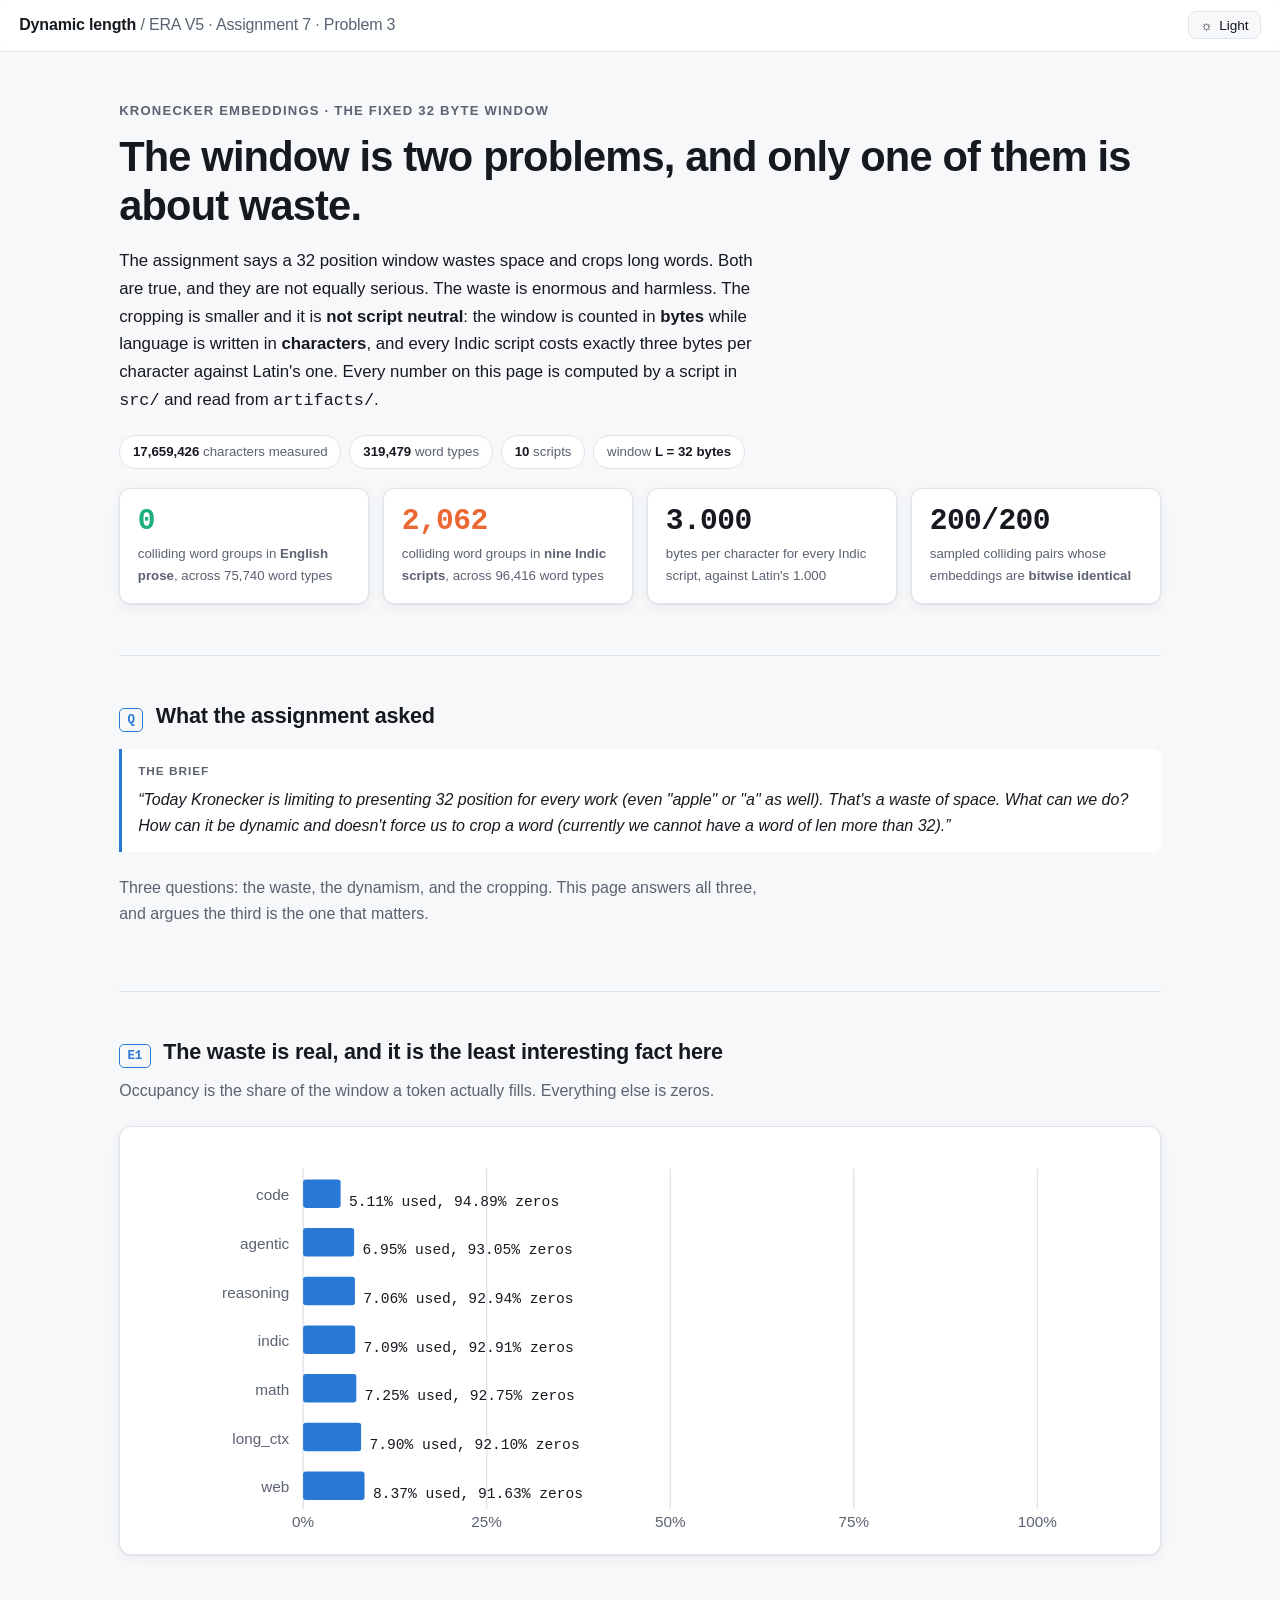
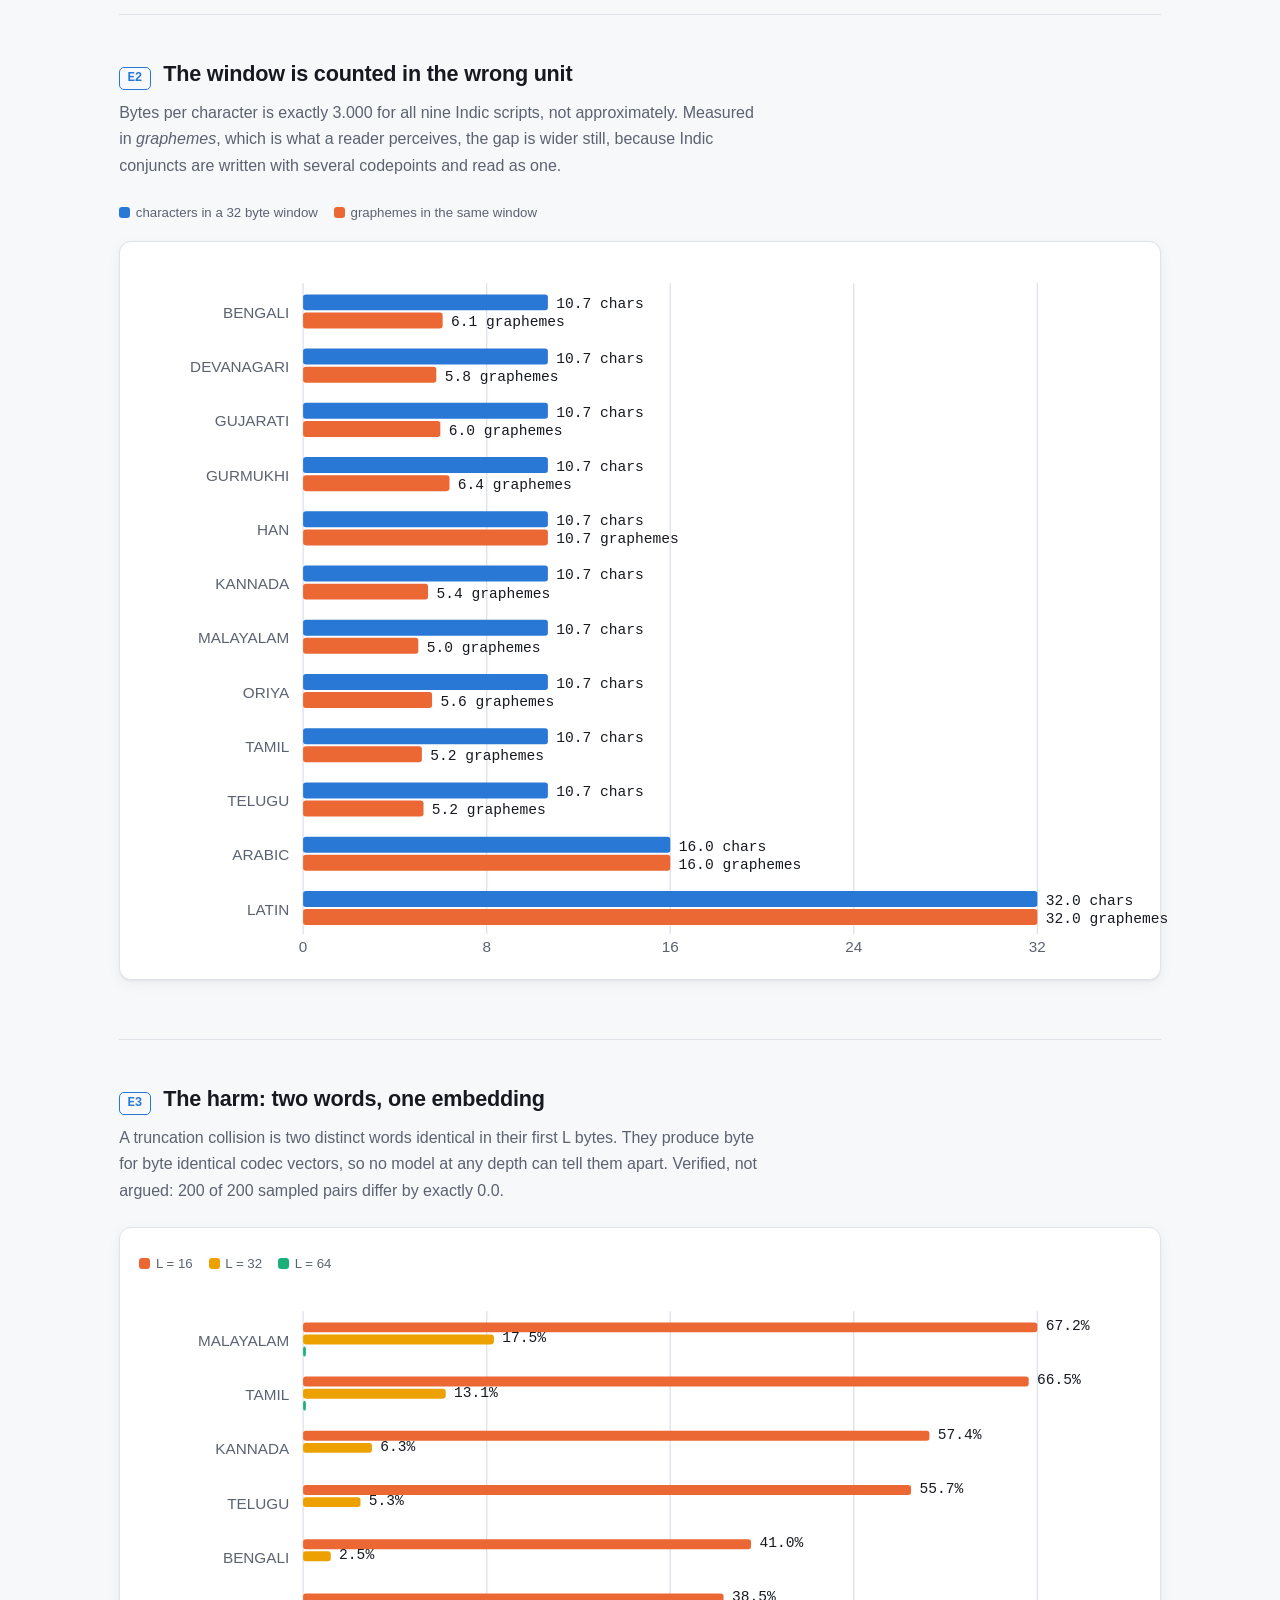
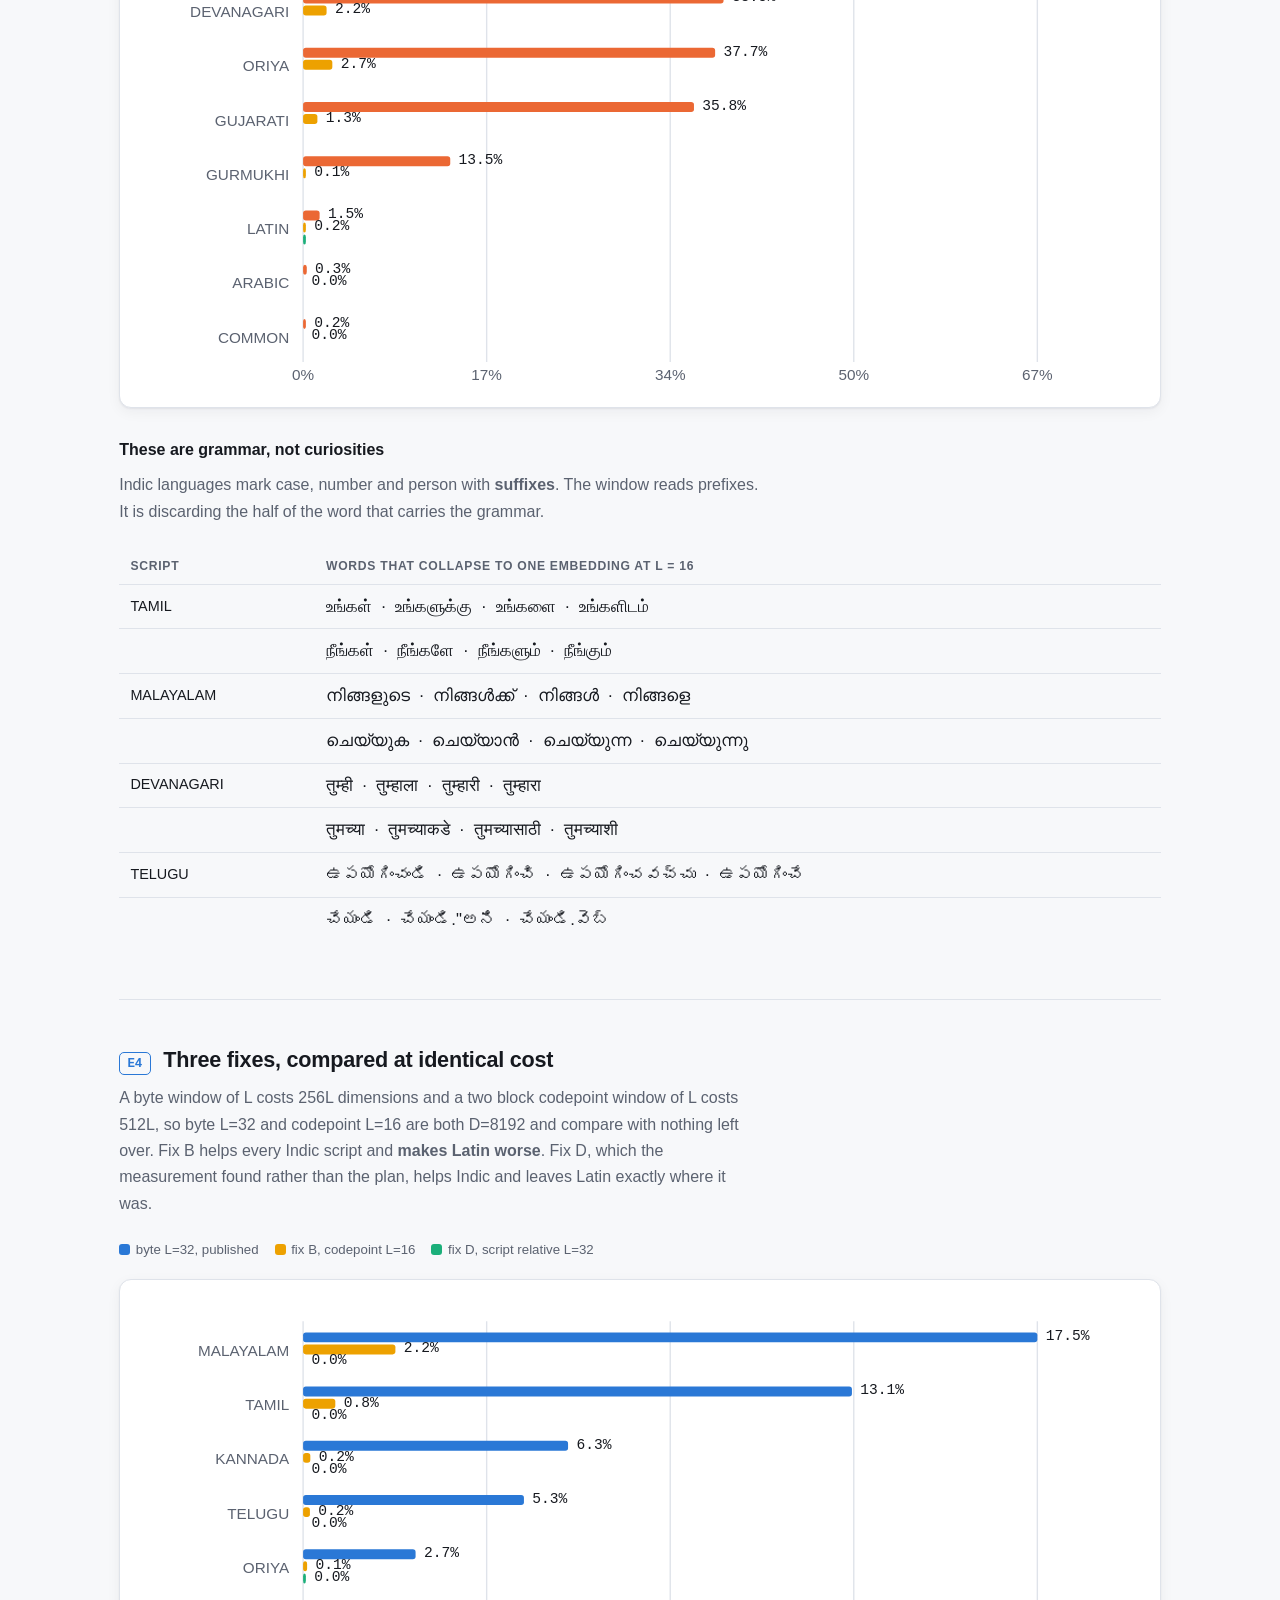
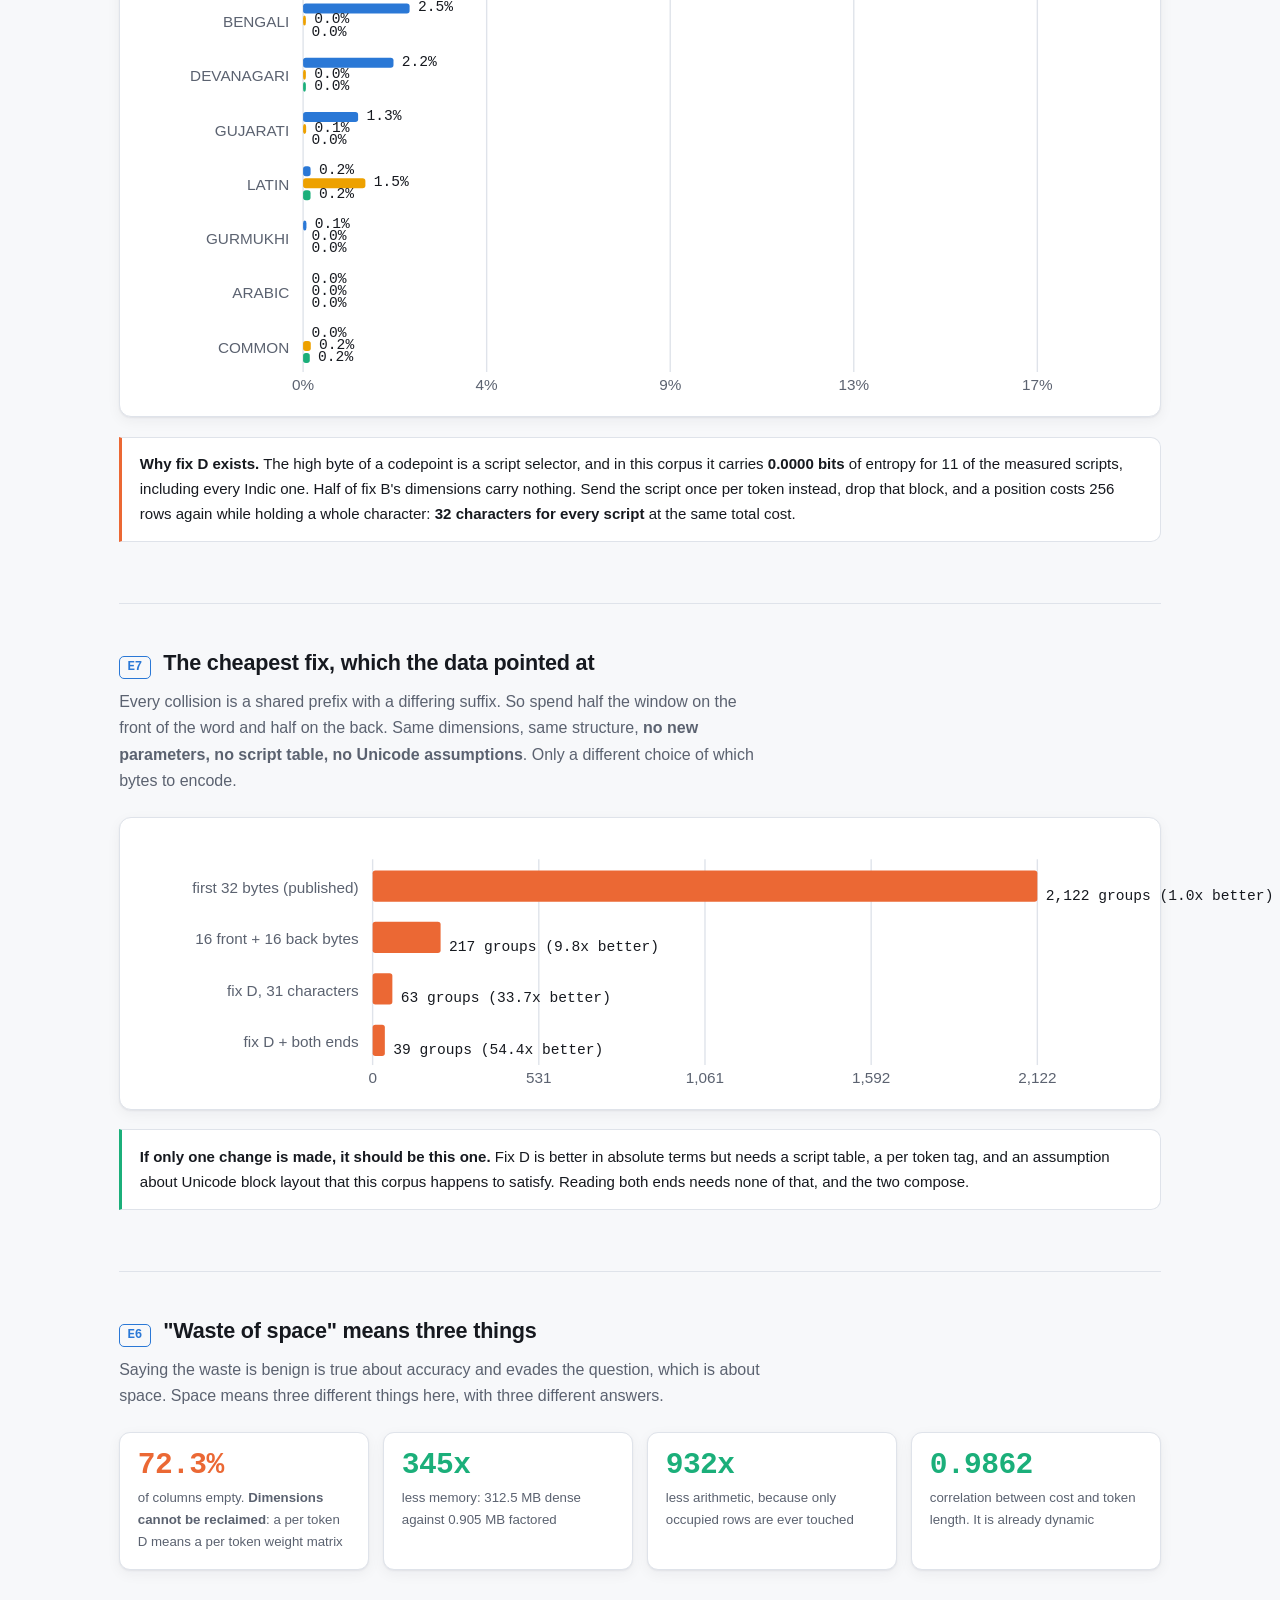
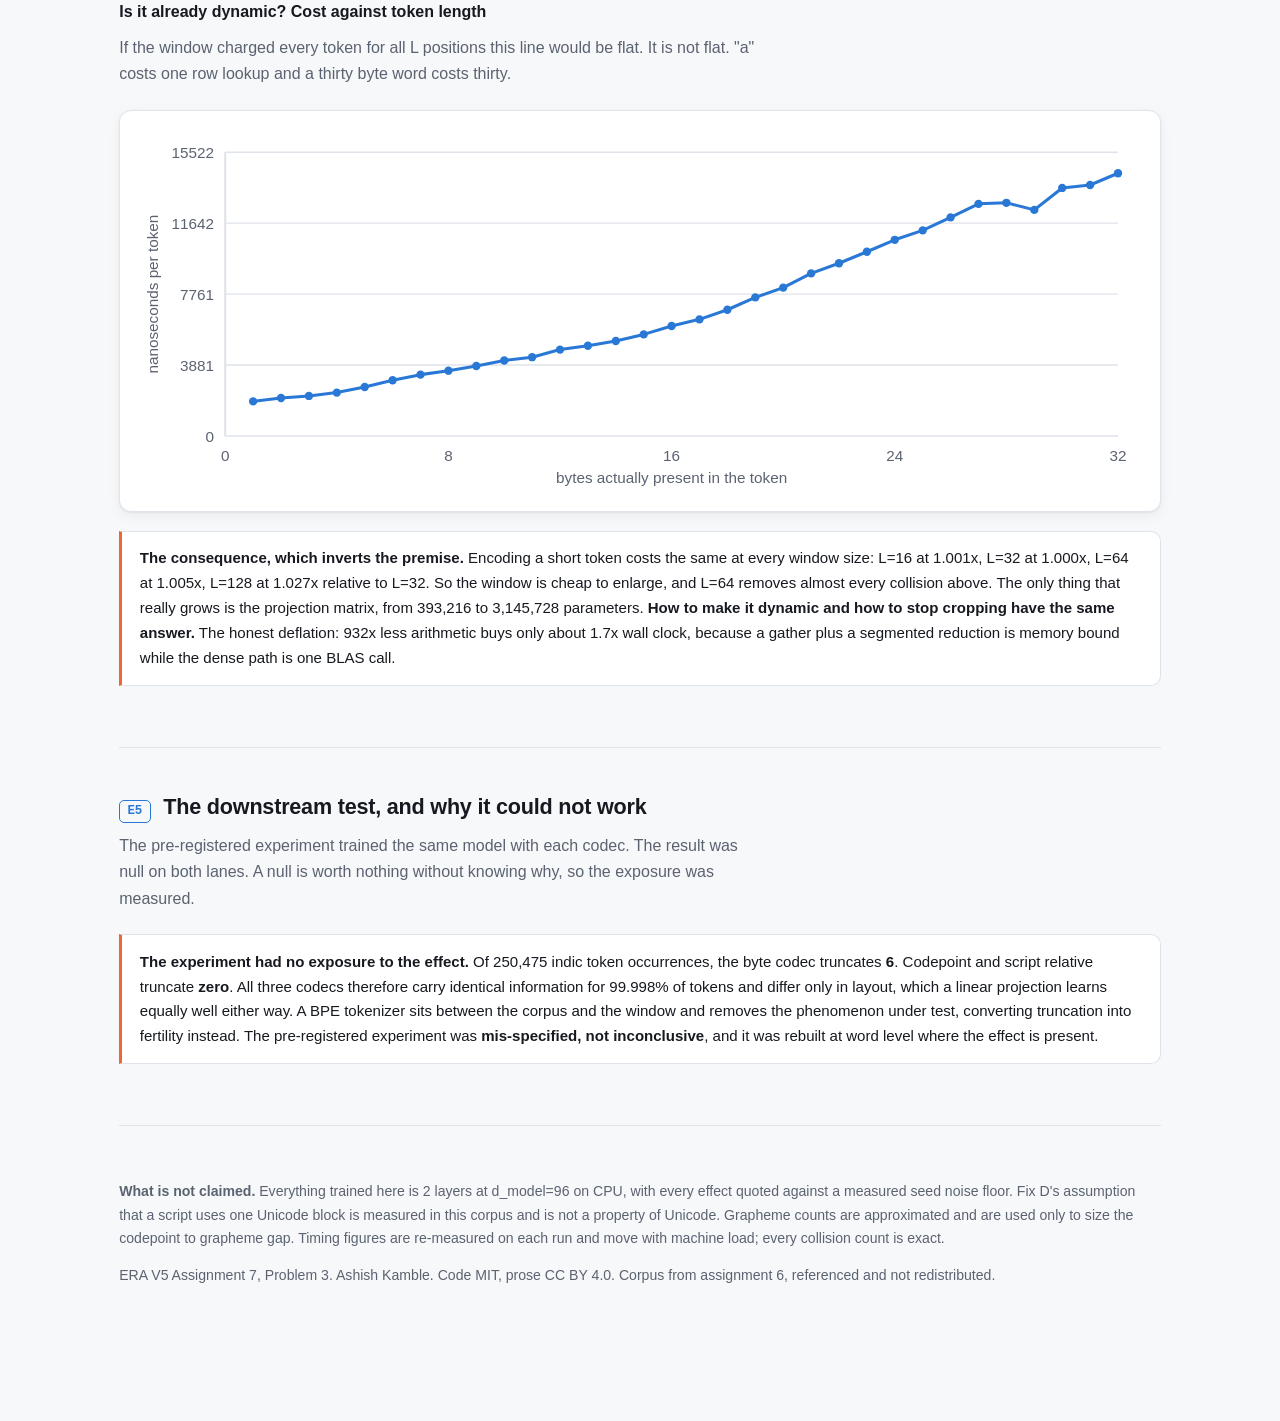
==== assignment-7/problem-3-dynamic-length/site/index.html @ 35f2cd14 "Add assignment-7: Kronecker embeddings, reversibility and dynamic length Two of the five problems, w" ====
<!doctype html>
<html lang="en" data-theme="">
<head>
<meta charset="utf-8" />
<meta name="viewport" content="width=device-width, initial-scale=1" />
<title>The window is two problems - ERA V5 Assignment 7, Problem 3</title>
<meta name="description" content="The Kronecker window wastes space harmlessly and crops words harmfully, and the cropping is not script neutral. Measured over 17.7 million characters of real corpus." />
<link rel="stylesheet" href="styles.css" />
</head>
<body>

<div class="topbar">
  <div class="brand">Dynamic length <span>/ ERA V5 &middot; Assignment 7 &middot; Problem 3</span></div>
  <button class="theme-toggle" id="themeToggle" aria-label="Toggle light or dark theme">
    <span id="themeIcon">&#9788;</span><span id="themeLabel">Light</span>
  </button>
</div>

<main class="wrap">

  <header class="hero">
    <div class="eyebrow">Kronecker embeddings &middot; the fixed 32 byte window</div>
    <h1>The window is two problems, and only one of them is about waste.</h1>
    <p class="thesis">
      The assignment says a 32 position window wastes space and crops long words. Both are true, and
      they are not equally serious. The waste is enormous and harmless. The cropping is smaller and
      it is <strong>not script neutral</strong>: the window is counted in <strong>bytes</strong>
      while language is written in <strong>characters</strong>, and every Indic script costs exactly
      three bytes per character against Latin's one. Every number on this page is computed by a
      script in <span class="mono">src/</span> and read from <span class="mono">artifacts/</span>.
    </p>
    <div class="chips" id="chips"></div>
    <div class="kpi" id="kpi"></div>
  </header>

  <section id="ask">
    <div class="sec-head"><span class="sec-num">Q</span><h2>What the assignment asked</h2></div>
    <div class="asks"><span class="lab">The brief</span><q>Today Kronecker is limiting to presenting
      32 position for every work (even "apple" or "a" as well). That's a waste of space. What can we
      do? How can it be dynamic and doesn't force us to crop a word (currently we cannot have a word
      of len more than 32).</q></div>
    <p class="sec-lead">Three questions: the waste, the dynamism, and the cropping. This page answers
      all three, and argues the third is the one that matters.</p>
  </section>

  <section id="waste">
    <div class="sec-head"><span class="sec-num">E1</span><h2>The waste is real, and it is the least interesting fact here</h2></div>
    <p class="sec-lead">Occupancy is the share of the window a token actually fills. Everything else
      is zeros.</p>
    <div class="panel"><div id="occChart"></div></div>
  </section>

  <section id="reframe">
    <div class="sec-head"><span class="sec-num">E2</span><h2>The window is counted in the wrong unit</h2></div>
    <p class="sec-lead">Bytes per character is exactly 3.000 for all nine Indic scripts, not
      approximately. Measured in <em>graphemes</em>, which is what a reader perceives, the gap is
      wider still, because Indic conjuncts are written with several codepoints and read as one.</p>
    <div class="legend"><span><i style="background:var(--english)"></i>characters in a 32 byte window</span>
      <span><i style="background:var(--warn)"></i>graphemes in the same window</span></div>
    <div class="panel"><div id="scriptChart"></div></div>
  </section>

  <section id="collisions">
    <div class="sec-head"><span class="sec-num">E3</span><h2>The harm: two words, one embedding</h2></div>
    <p class="sec-lead">A truncation collision is two distinct words identical in their first L
      bytes. They produce byte for byte identical codec vectors, so no model at any depth can tell
      them apart. Verified, not argued: 200 of 200 sampled pairs differ by exactly 0.0.</p>
    <div class="panel"><div id="collChart"></div></div>
    <h3>These are grammar, not curiosities</h3>
    <p class="sec-lead">Indic languages mark case, number and person with <strong>suffixes</strong>.
      The window reads prefixes. It is discarding the half of the word that carries the grammar.</p>
    <div class="tablewrap"><table id="exTable"></table></div>
  </section>

  <section id="fixes">
    <div class="sec-head"><span class="sec-num">E4</span><h2>Three fixes, compared at identical cost</h2></div>
    <p class="sec-lead">A byte window of L costs 256L dimensions and a two block codepoint window of
      L costs 512L, so byte L=32 and codepoint L=16 are both D=8192 and compare with nothing left
      over. Fix B helps every Indic script and <strong>makes Latin worse</strong>. Fix D, which the
      measurement found rather than the plan, helps Indic and leaves Latin exactly where it was.</p>
    <div class="legend"><span><i style="background:var(--english)"></i>byte L=32, published</span>
      <span><i style="background:var(--amber)"></i>fix B, codepoint L=16</span>
      <span><i style="background:var(--good)"></i>fix D, script relative L=32</span></div>
    <div class="panel"><div id="fixChart"></div></div>
    <div class="callout" id="entropyNote"></div>
  </section>

  <section id="bothends">
    <div class="sec-head"><span class="sec-num">E7</span><h2>The cheapest fix, which the data pointed at</h2></div>
    <p class="sec-lead">Every collision is a shared prefix with a differing suffix. So spend half the
      window on the front of the word and half on the back. Same dimensions, same structure,
      <strong>no new parameters, no script table, no Unicode assumptions</strong>. Only a different
      choice of which bytes to encode.</p>
    <div class="panel"><div id="schemeChart"></div></div>
    <div class="callout good"><b>If only one change is made, it should be this one.</b> Fix D is
      better in absolute terms but needs a script table, a per token tag, and an assumption about
      Unicode block layout that this corpus happens to satisfy. Reading both ends needs none of
      that, and the two compose.</div>
  </section>

  <section id="cost">
    <div class="sec-head"><span class="sec-num">E6</span><h2>"Waste of space" means three things</h2></div>
    <p class="sec-lead">Saying the waste is benign is true about accuracy and evades the question,
      which is about space. Space means three different things here, with three different answers.</p>
    <div class="kpi" id="costKpi"></div>
    <h3>Is it already dynamic? Cost against token length</h3>
    <p class="sec-lead">If the window charged every token for all L positions this line would be
      flat. It is not flat. "a" costs one row lookup and a thirty byte word costs thirty.</p>
    <div class="panel"><div id="scaleChart"></div></div>
    <div class="callout" id="costNote"></div>
  </section>

  <section id="downstream">
    <div class="sec-head"><span class="sec-num">E5</span><h2>The downstream test, and why it could not work</h2></div>
    <p class="sec-lead">The pre-registered experiment trained the same model with each codec. The
      result was null on both lanes. A null is worth nothing without knowing why, so the exposure
      was measured.</p>
    <div class="callout" id="exposureNote"></div>
  </section>

  <footer>
    <p><strong>What is not claimed.</strong> Everything trained here is 2 layers at d_model=96 on
      CPU, with every effect quoted against a measured seed noise floor. Fix D's assumption that a
      script uses one Unicode block is measured in this corpus and is not a property of Unicode.
      Grapheme counts are approximated and are used only to size the codepoint to grapheme gap.
      Timing figures are re-measured on each run and move with machine load; every collision count
      is exact.</p>
    <p>ERA V5 Assignment 7, Problem 3. Ashish Kamble. Code MIT, prose CC BY 4.0.
      Corpus from assignment 6, referenced and not redistributed.</p>
  </footer>
</main>

<script src="app.js"></script>
</body>
</html>
---- assignment-7/problem-3-dynamic-length/site/styles.css ----
/* Assignment 7 dashboards. No framework, no build step, no network requests.
   Palette is colourblind checked: blue / orange / teal / amber, distinguishable in
   deuteranopia and protanopia, and each series is also distinguished by position or label
   so colour is never the only channel carrying meaning. */
:root{
  --bg:#f7f8fa; --panel:#ffffff; --ink:#16191f; --muted:#5b6270; --line:#dfe3ea;
  --accent:#2a78d6; --warn:#eb6834; --good:#1baf7a; --amber:#eda100;
  --indic:#eb6834; --english:#2a78d6;
  --shadow:0 1px 2px rgba(20,24,32,.06),0 4px 14px rgba(20,24,32,.05);
  --mono:ui-monospace,SFMono-Regular,Menlo,Consolas,"Liberation Mono",monospace;
}
[data-theme="dark"]{
  --bg:#0f1216; --panel:#161b22; --ink:#e8ecf3; --muted:#9aa4b4; --line:#252c37;
  --accent:#5aa2f5; --warn:#ff8f5e; --good:#3ed4a0; --amber:#ffc44d;
  --indic:#ff8f5e; --english:#5aa2f5;
  --shadow:0 1px 2px rgba(0,0,0,.4),0 4px 16px rgba(0,0,0,.3);
}
*{box-sizing:border-box}
body{margin:0;background:var(--bg);color:var(--ink);
  font:16px/1.65 -apple-system,BlinkMacSystemFont,"Segoe UI",Roboto,Helvetica,Arial,sans-serif;
  -webkit-font-smoothing:antialiased}
.topbar{position:sticky;top:0;z-index:20;display:flex;justify-content:space-between;align-items:center;
  padding:.7rem 1.2rem;background:color-mix(in srgb,var(--panel) 88%,transparent);
  backdrop-filter:blur(8px);border-bottom:1px solid var(--line)}
.brand{font-weight:650;letter-spacing:-.01em}
.brand span{color:var(--muted);font-weight:450}
.theme-toggle{display:flex;gap:.4rem;align-items:center;cursor:pointer;background:var(--bg);
  color:var(--ink);border:1px solid var(--line);border-radius:8px;padding:.35rem .7rem;font-size:.85rem}
.theme-toggle:hover{border-color:var(--accent)}
.wrap{max-width:1080px;margin:0 auto;padding:0 1.2rem 5rem}
.hero{padding:3rem 0 2rem;border-bottom:1px solid var(--line)}
.eyebrow{color:var(--muted);font-size:.82rem;text-transform:uppercase;letter-spacing:.09em;font-weight:600}
h1{font-size:clamp(1.7rem,3.6vw,2.6rem);line-height:1.18;letter-spacing:-.02em;margin:.7rem 0 1rem}
h2{font-size:1.35rem;letter-spacing:-.01em;margin:0}
h3{font-size:1rem;margin:1.8rem 0 .6rem;color:var(--ink)}
.thesis{font-size:1.05rem;color:var(--ink);max-width:70ch}
.muted{color:var(--muted)}
.chips{display:flex;flex-wrap:wrap;gap:.5rem;margin-top:1.3rem}
.chip{background:var(--panel);border:1px solid var(--line);border-radius:999px;padding:.3rem .8rem;
  font-size:.83rem;color:var(--muted)}
.chip b{color:var(--ink)}
section{padding:2.6rem 0;border-bottom:1px solid var(--line)}
.sec-head{display:flex;align-items:baseline;gap:.8rem;margin-bottom:.5rem}
.sec-num{font:600 .78rem/1 var(--mono);color:var(--accent);border:1px solid var(--accent);
  border-radius:5px;padding:.28rem .45rem;flex:none}
.sec-lead{color:var(--muted);max-width:72ch;margin:.5rem 0 1.4rem}
.asks{background:var(--panel);border-left:3px solid var(--accent);border-radius:0 8px 8px 0;
  padding:.8rem 1rem;margin:1rem 0 1.4rem}
.asks .lab{display:block;font-size:.74rem;text-transform:uppercase;letter-spacing:.08em;
  color:var(--muted);font-weight:600;margin-bottom:.3rem}
.asks q{font-style:italic}
.kpi{display:grid;grid-template-columns:repeat(auto-fit,minmax(190px,1fr));gap:.9rem;margin:1.2rem 0}
.kpi .card{background:var(--panel);border:1px solid var(--line);border-radius:11px;padding:1rem 1.1rem;
  box-shadow:var(--shadow)}
.kpi .n{font:650 1.85rem/1.1 var(--mono);letter-spacing:-.02em}
.kpi .n.hi{color:var(--warn)} .kpi .n.ok{color:var(--good)}
.kpi .l{font-size:.83rem;color:var(--muted);margin-top:.35rem}
.panel{background:var(--panel);border:1px solid var(--line);border-radius:12px;padding:1.2rem;
  box-shadow:var(--shadow);margin:1.1rem 0}
.callout{background:var(--panel);border:1px solid var(--line);border-left:3px solid var(--warn);
  border-radius:0 10px 10px 0;padding:.9rem 1.1rem;margin:1.2rem 0;font-size:.94rem}
.callout.good{border-left-color:var(--good)}
.callout b{color:var(--ink)}
.tablewrap{overflow-x:auto;margin:1rem 0}
table{border-collapse:collapse;width:100%;font-size:.9rem;min-width:460px}
th,td{text-align:left;padding:.5rem .7rem;border-bottom:1px solid var(--line)}
th{font-size:.76rem;text-transform:uppercase;letter-spacing:.06em;color:var(--muted);font-weight:650}
td.num,th.num{text-align:right;font-family:var(--mono);font-size:.86rem}
tr:last-child td{border-bottom:none}
.mono{font-family:var(--mono)}
.script{font-size:1.05rem}
.legend{display:flex;flex-wrap:wrap;gap:1rem;font-size:.83rem;color:var(--muted);margin:.4rem 0 .9rem}
.legend i{width:11px;height:11px;border-radius:3px;display:inline-block;margin-right:.35rem;
  vertical-align:-1px}
svg{display:block;max-width:100%;height:auto;overflow:visible}
svg text{font-family:inherit;fill:var(--muted);font-size:11px}
svg text.val{fill:var(--ink);font-family:var(--mono);font-size:10.5px}
svg .grid{stroke:var(--line);stroke-width:1}
svg .axis{stroke:var(--line);stroke-width:1.5}
footer{padding:2.5rem 0;color:var(--muted);font-size:.88rem}
footer a{color:var(--accent)}
a{color:var(--accent)}
@media (max-width:640px){.hero{padding:2rem 0 1.4rem}.kpi{grid-template-columns:1fr 1fr}}
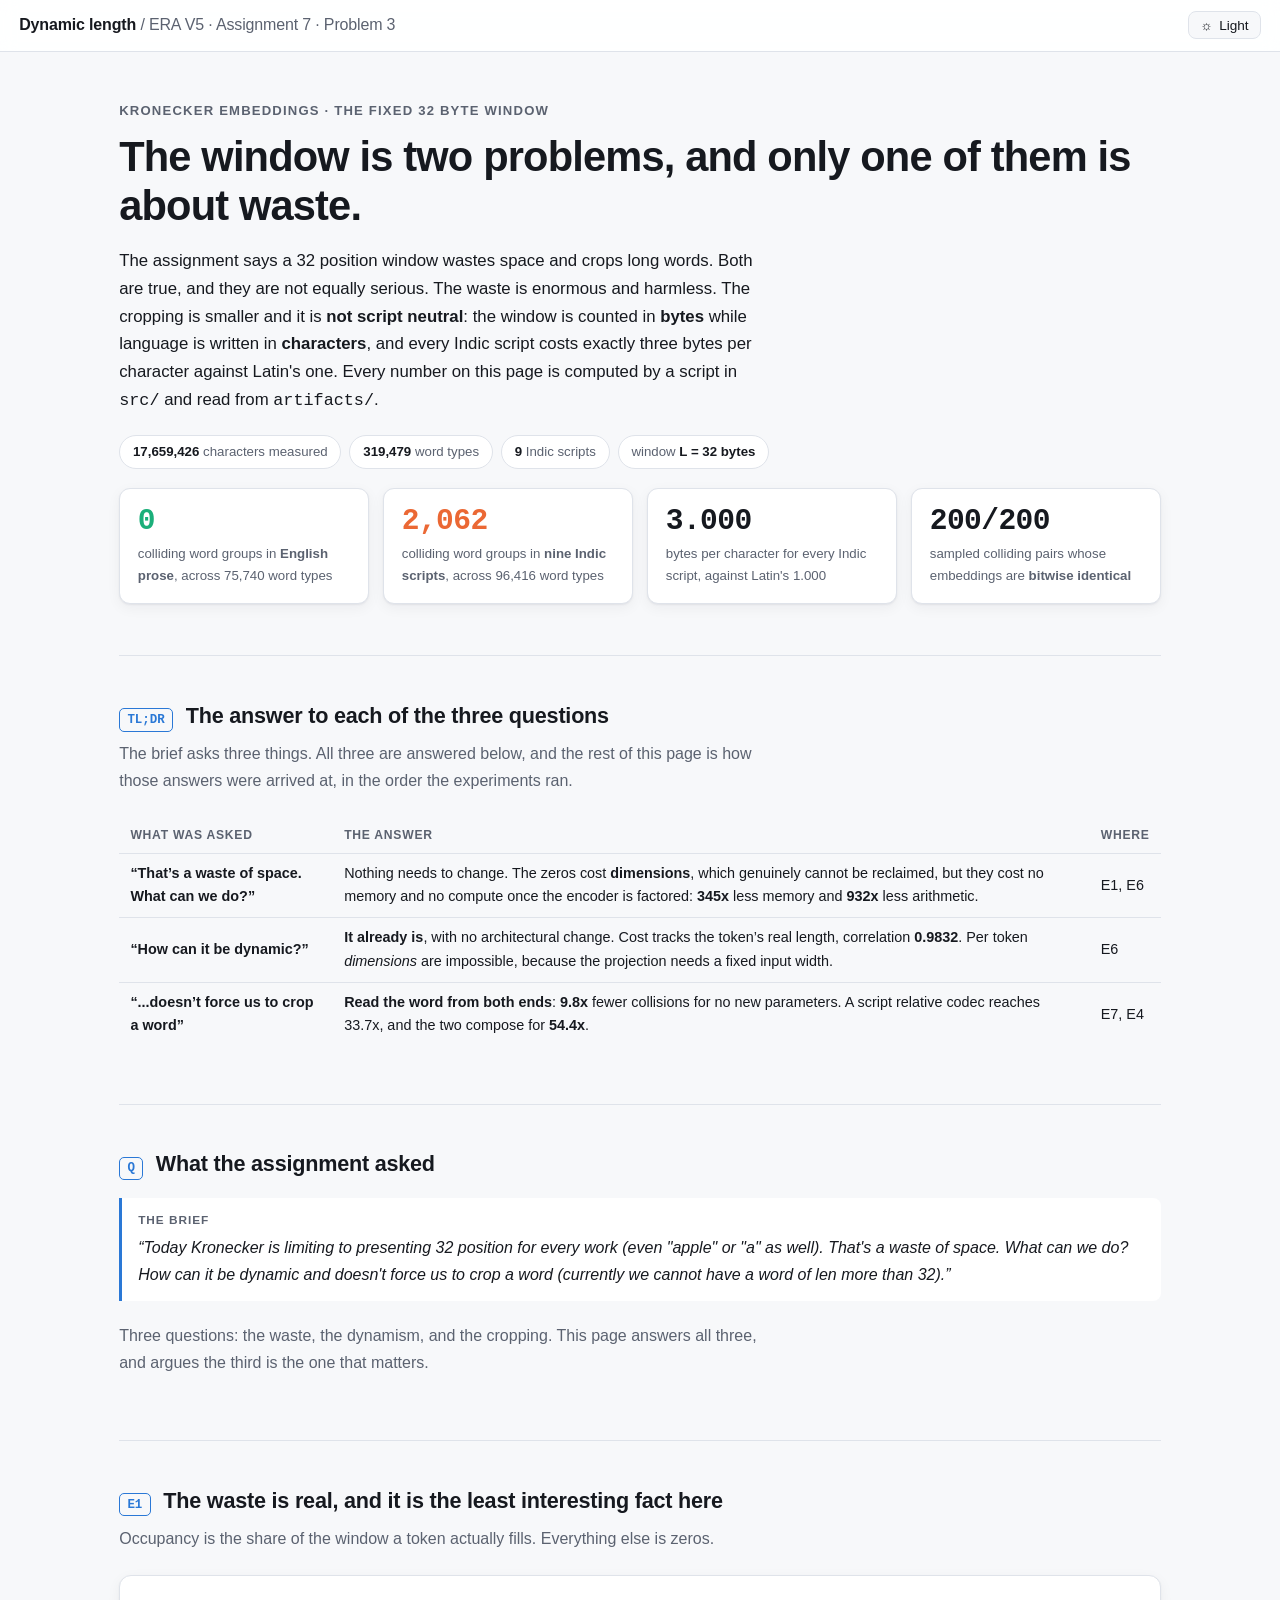
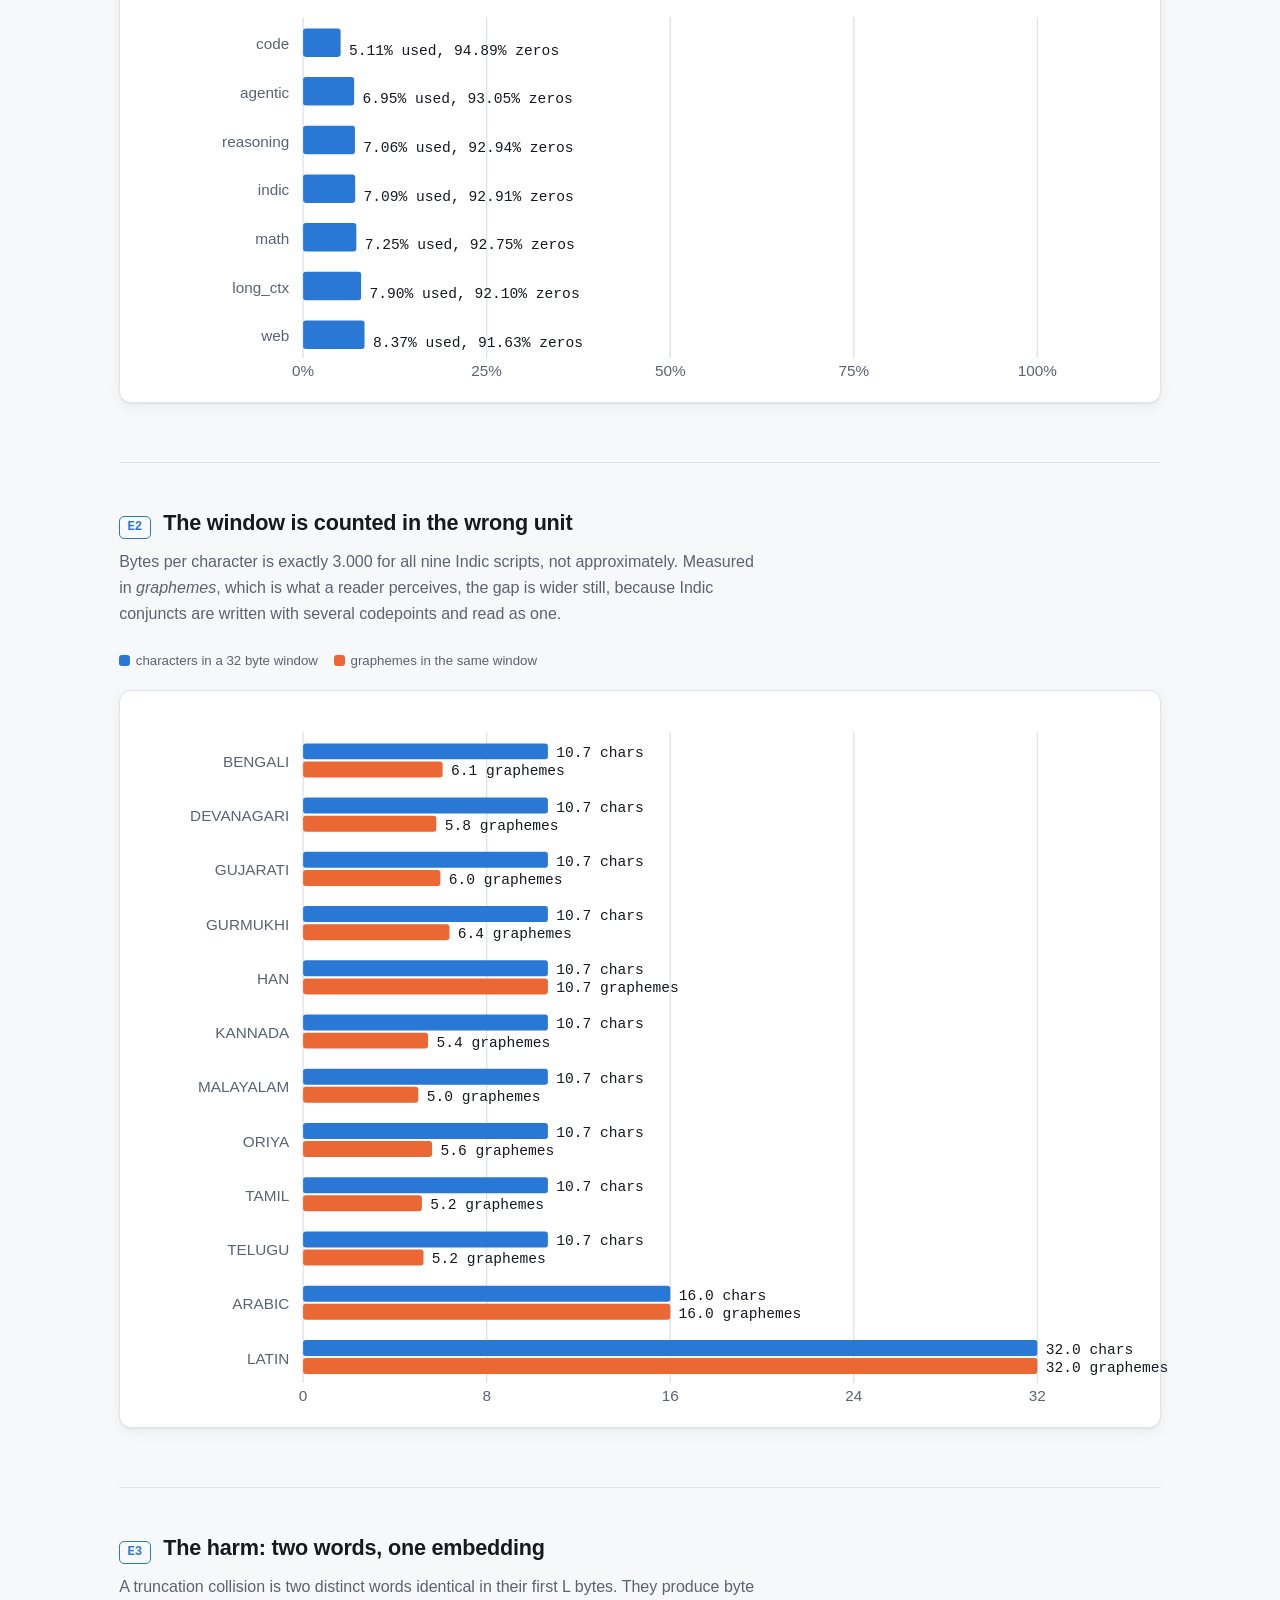
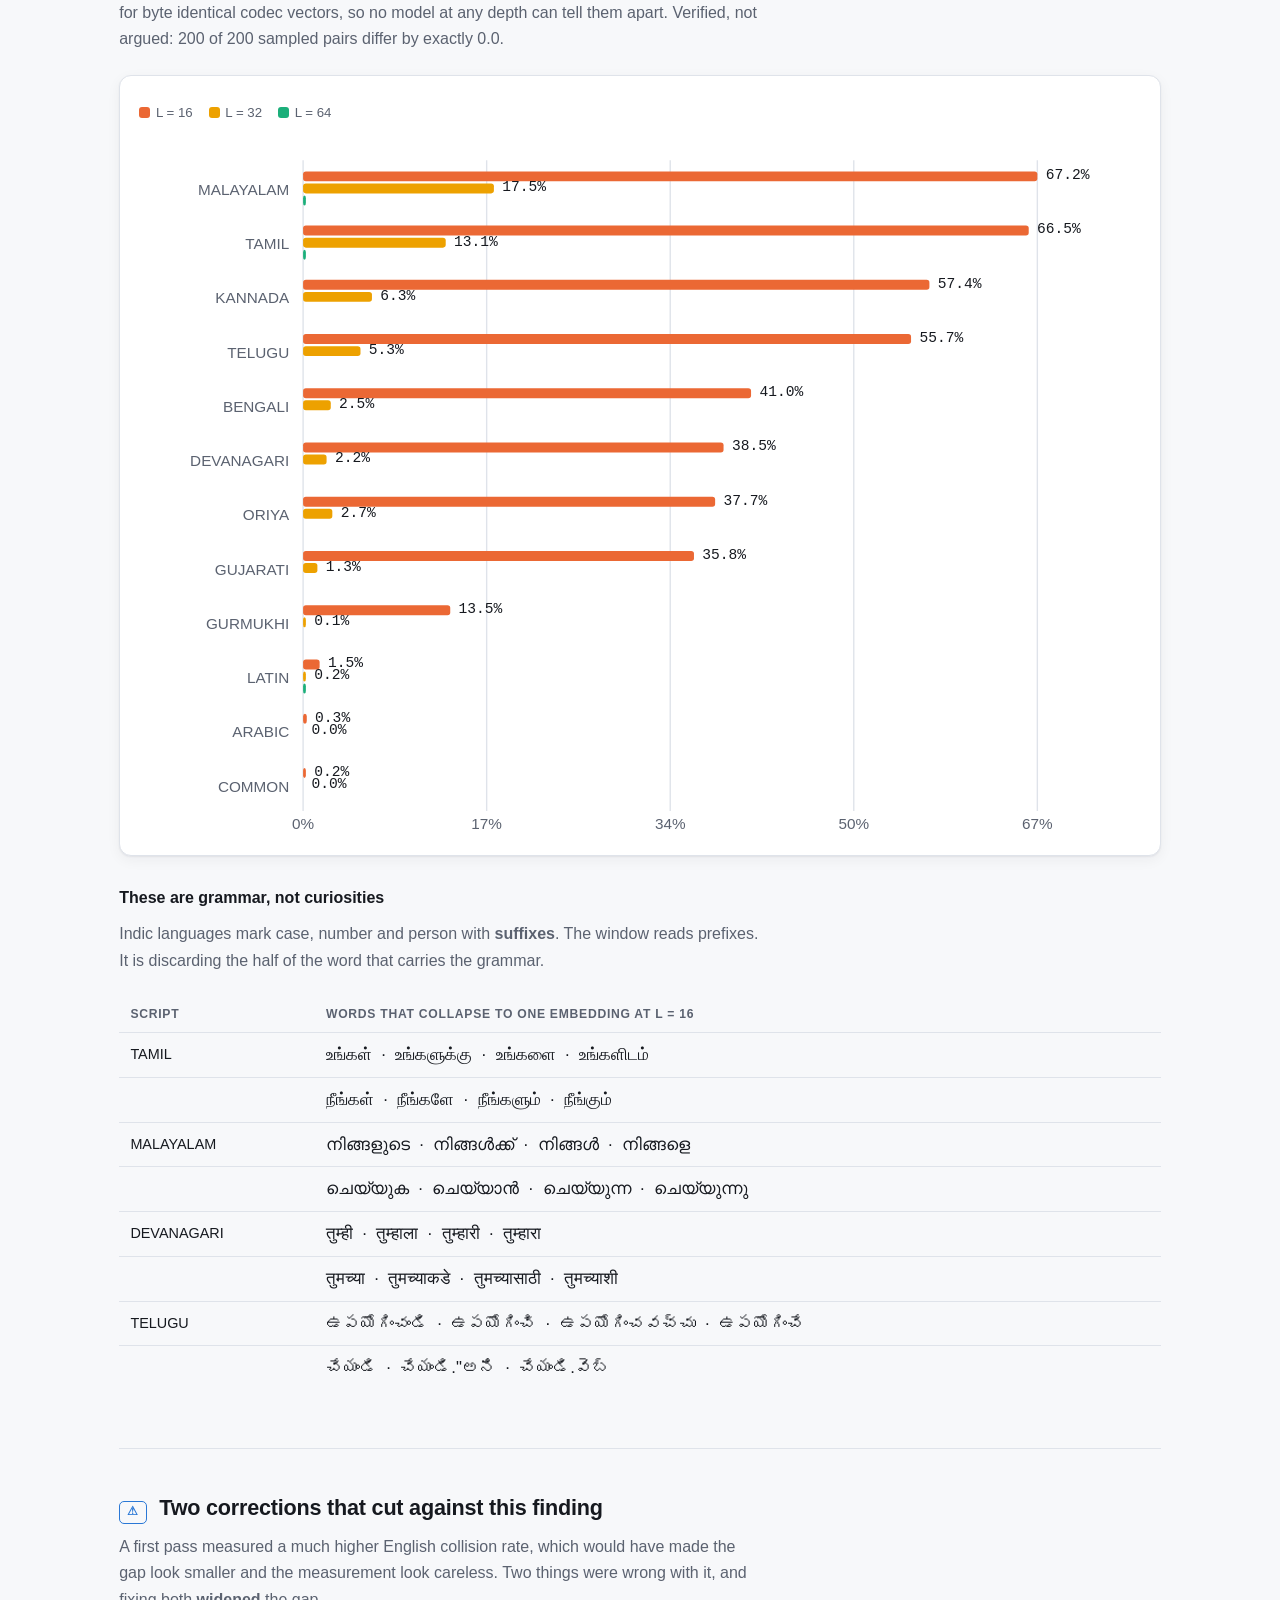
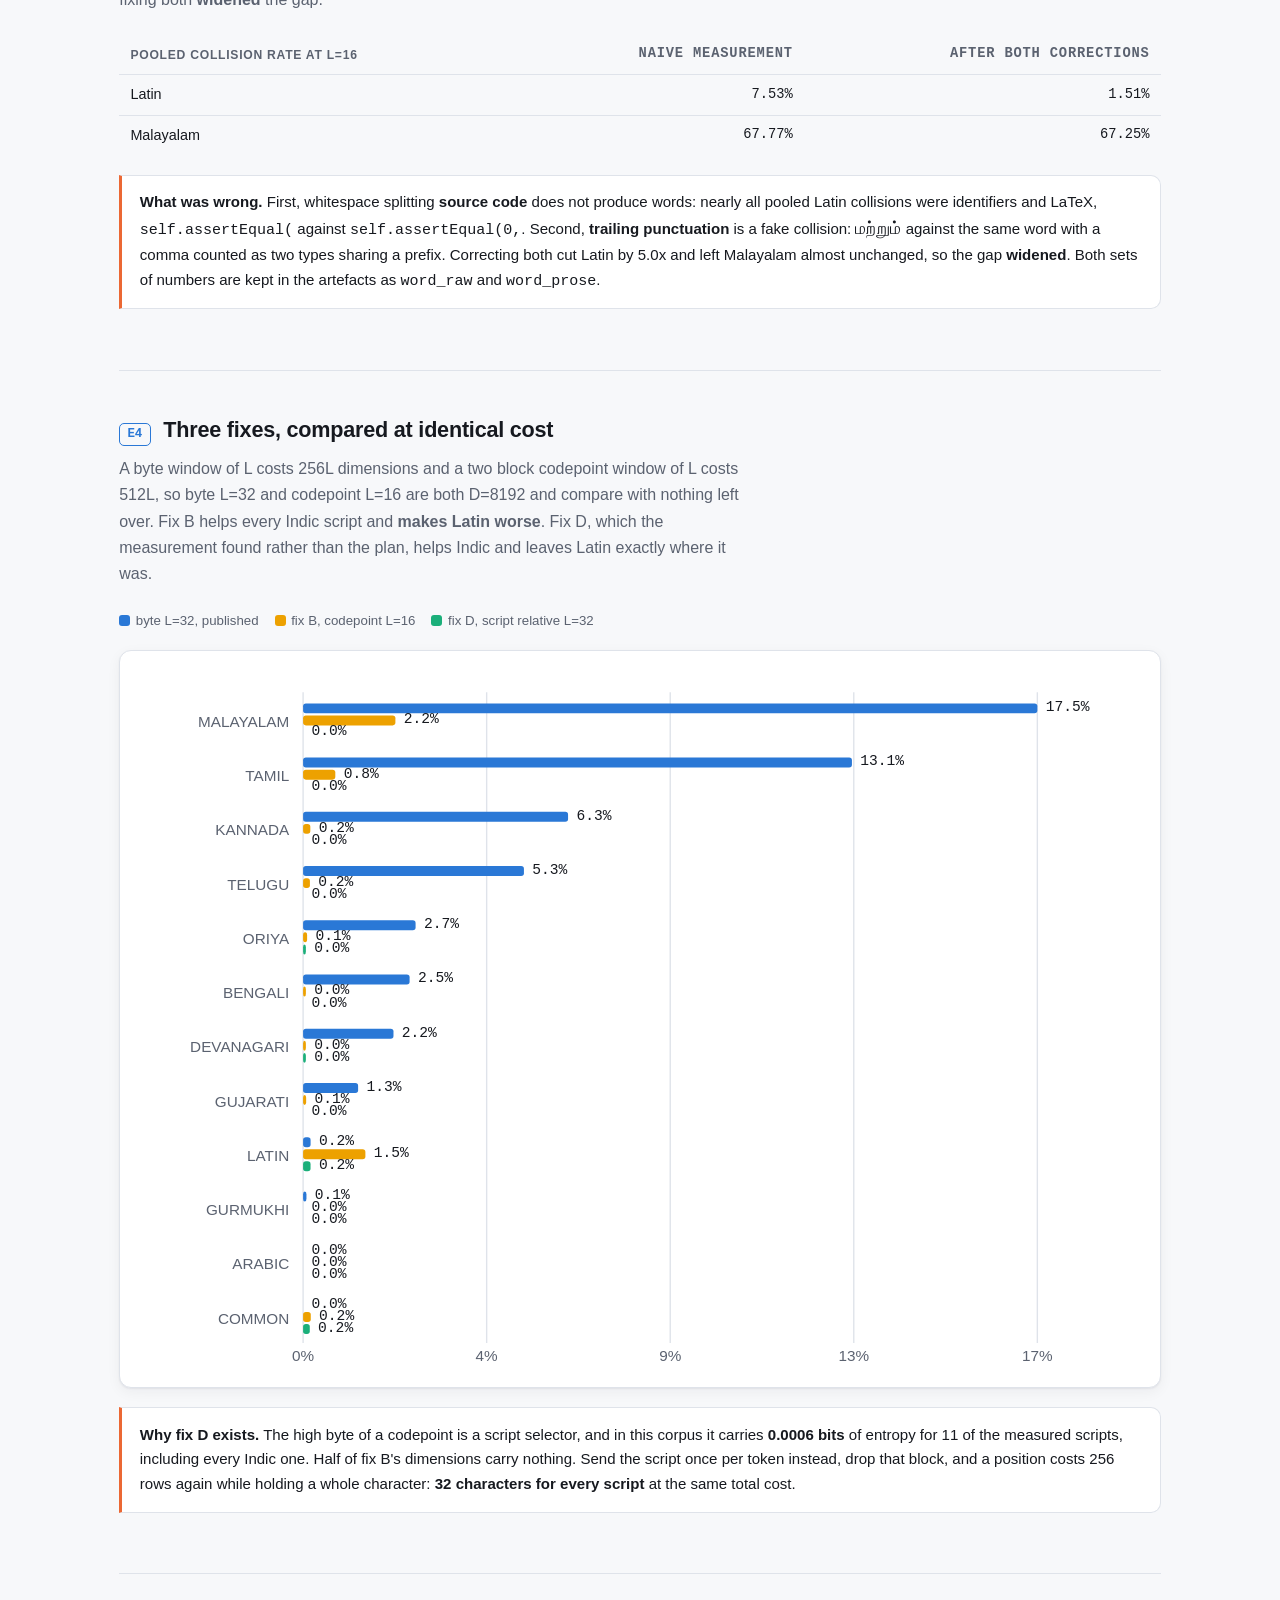
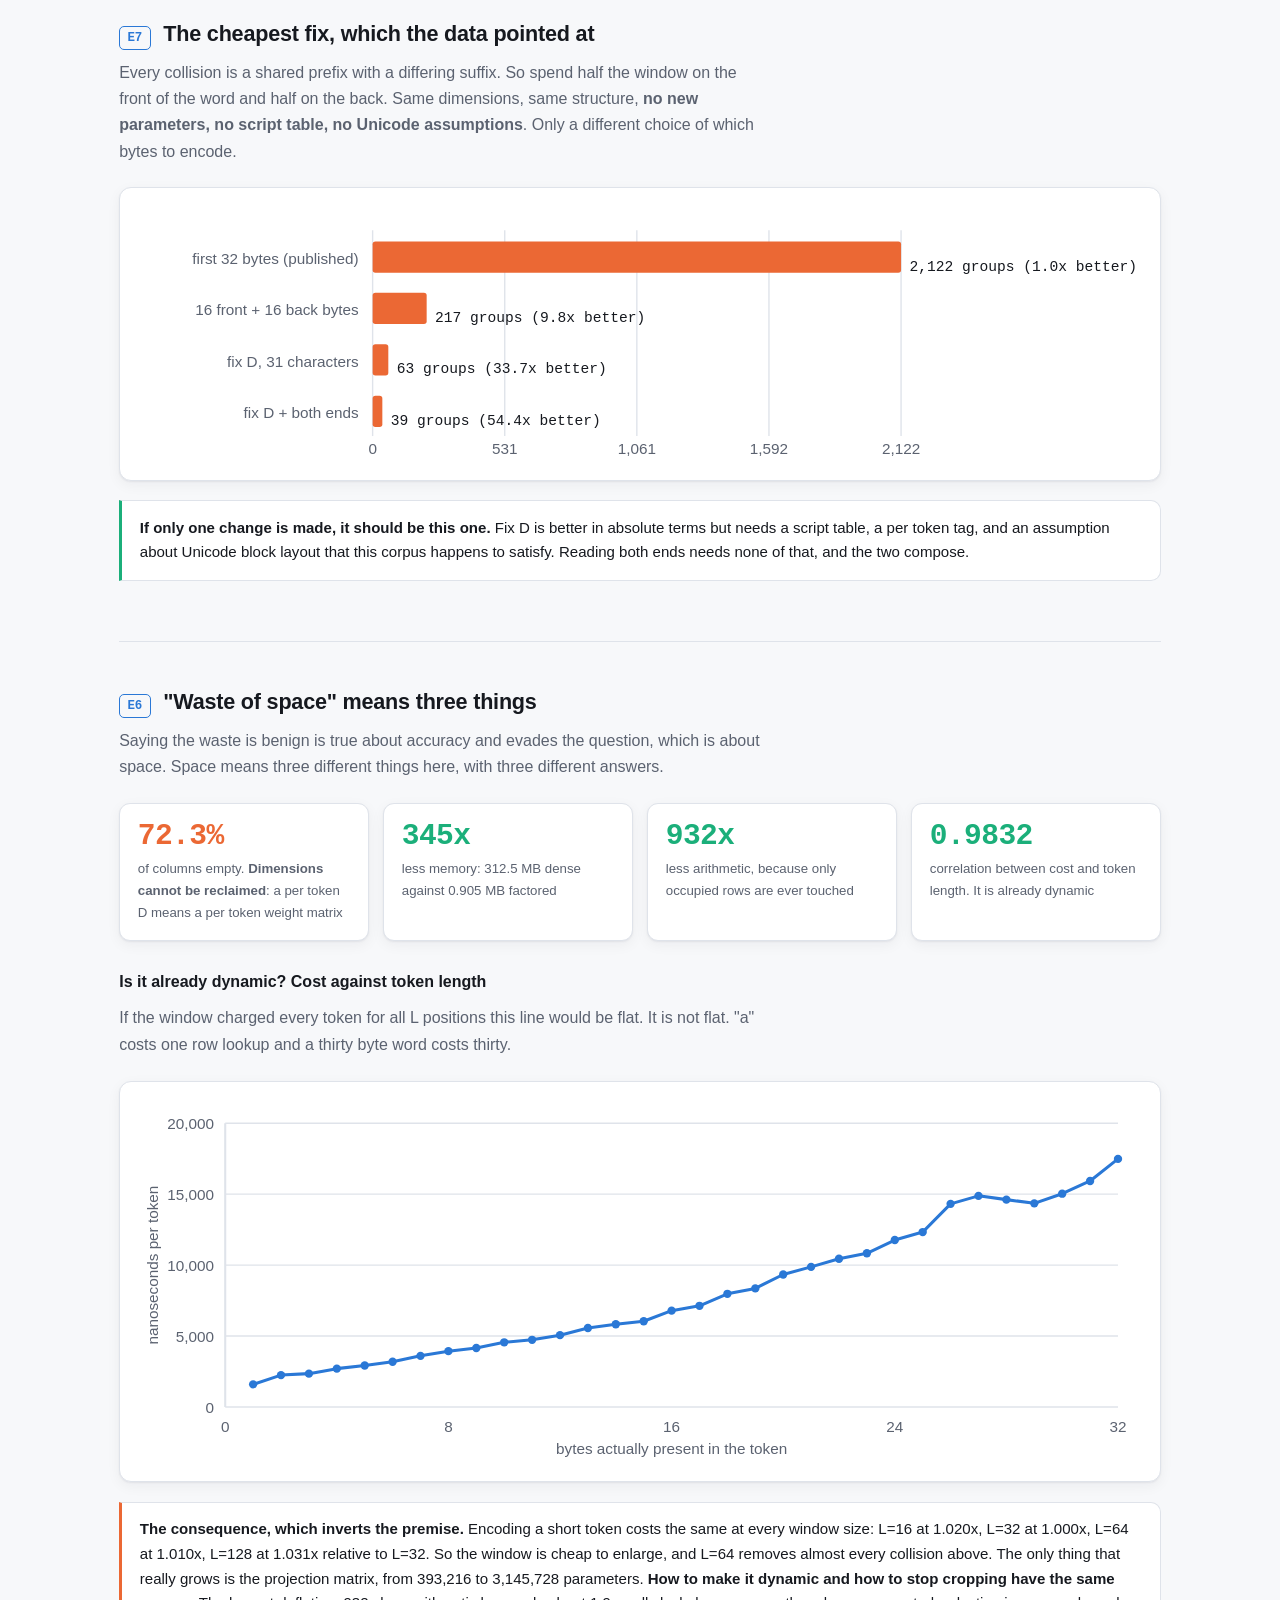
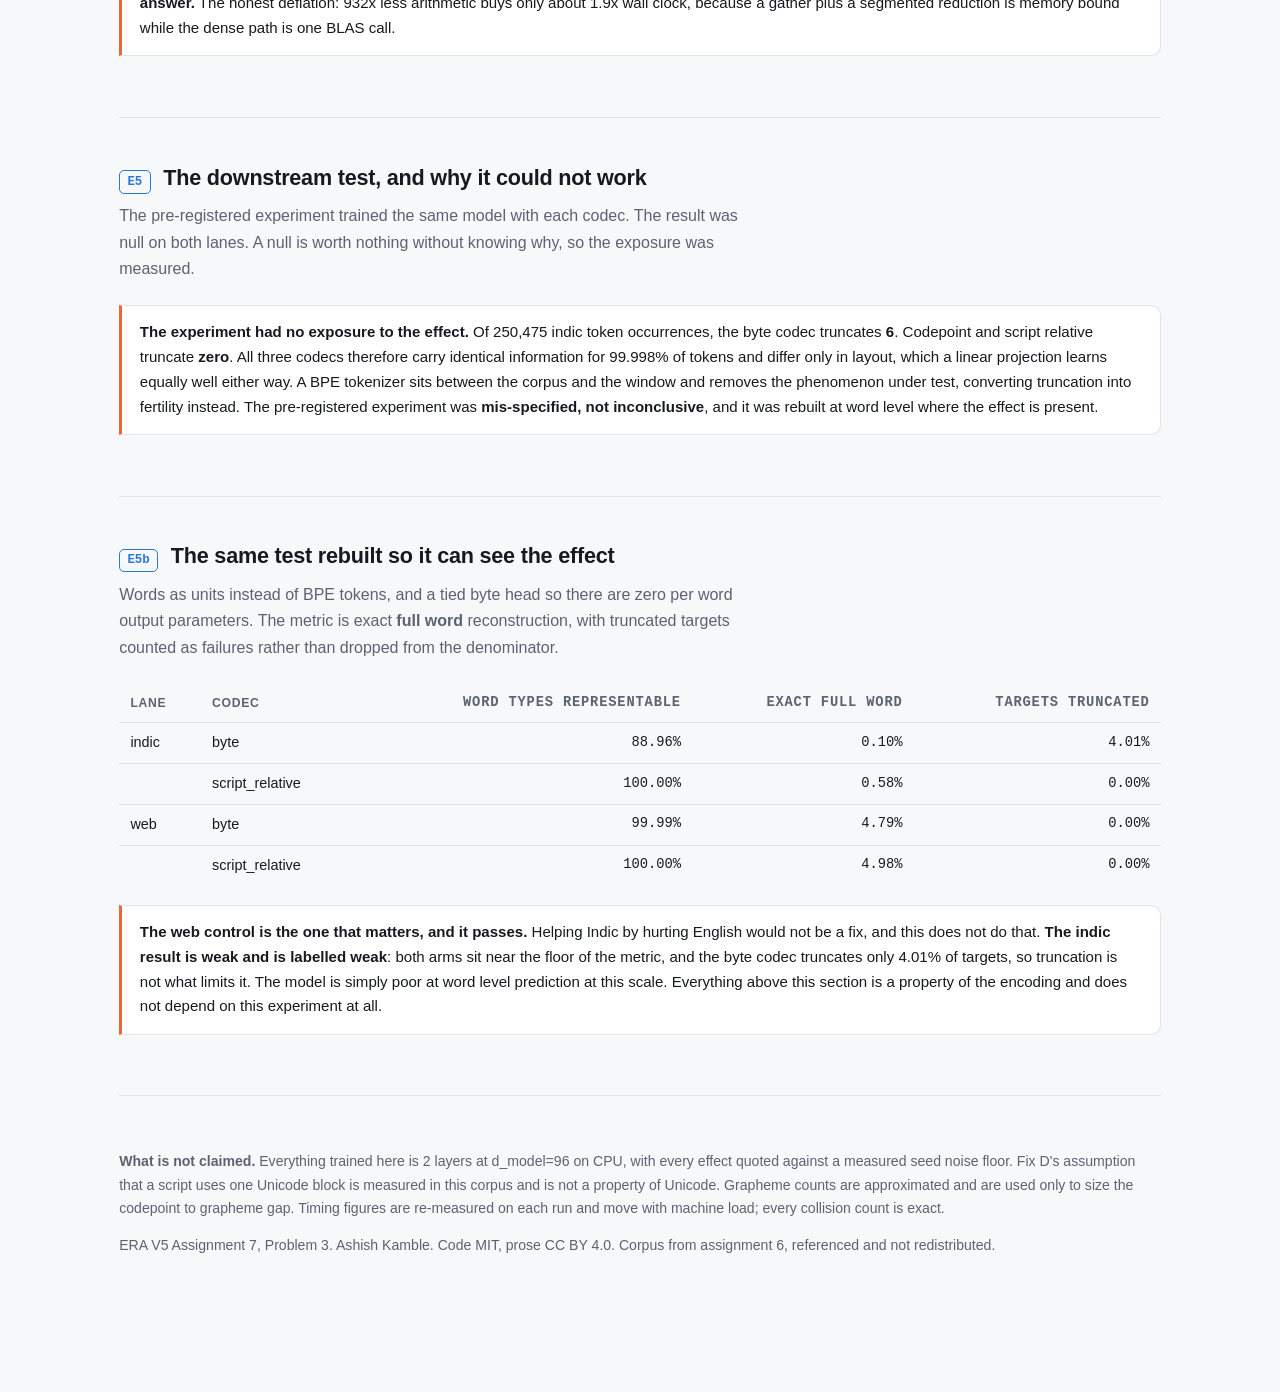
==== commit 08722cd0: "Lead both writeups and both dashboards with the answers, and compute the last hardcoded figures Revi" ====
--- a/assignment-7/problem-3-dynamic-length/site/index.html
+++ b/assignment-7/problem-3-dynamic-length/site/index.html
@@ -32,6 +32,13 @@
     <div class="chips" id="chips"></div>
     <div class="kpi" id="kpi"></div>
   </header>
+
+  <section id="answers">
+    <div class="sec-head"><span class="sec-num">TL;DR</span><h2>The answer to each of the three questions</h2></div>
+    <p class="sec-lead">The brief asks three things. All three are answered below, and the rest of
+      this page is how those answers were arrived at, in the order the experiments ran.</p>
+    <div class="tablewrap"><table id="answersTable"></table></div>
+  </section>
 
   <section id="ask">
     <div class="sec-head"><span class="sec-num">Q</span><h2>What the assignment asked</h2></div>
@@ -70,6 +77,15 @@
     <p class="sec-lead">Indic languages mark case, number and person with <strong>suffixes</strong>.
       The window reads prefixes. It is discarding the half of the word that carries the grammar.</p>
     <div class="tablewrap"><table id="exTable"></table></div>
+  </section>
+
+  <section id="corrections">
+    <div class="sec-head"><span class="sec-num">&#9888;</span><h2>Two corrections that cut against this finding</h2></div>
+    <p class="sec-lead">A first pass measured a much higher English collision rate, which would have
+      made the gap look smaller and the measurement look careless. Two things were wrong with it,
+      and fixing both <strong>widened</strong> the gap.</p>
+    <div class="tablewrap"><table id="corrTable"></table></div>
+    <div class="callout" id="corrNote"></div>
   </section>
 
   <section id="fixes">
@@ -118,6 +134,15 @@
     <div class="callout" id="exposureNote"></div>
   </section>
 
+  <section id="e5b">
+    <div class="sec-head"><span class="sec-num">E5b</span><h2>The same test rebuilt so it can see the effect</h2></div>
+    <p class="sec-lead">Words as units instead of BPE tokens, and a tied byte head so there are zero
+      per word output parameters. The metric is exact <strong>full word</strong> reconstruction,
+      with truncated targets counted as failures rather than dropped from the denominator.</p>
+    <div class="tablewrap"><table id="e5bTable"></table></div>
+    <div class="callout" id="e5bNote"></div>
+  </section>
+
   <footer>
     <p><strong>What is not claimed.</strong> Everything trained here is 2 layers at d_model=96 on
       CPU, with every effect quoted against a measured seed noise floor. Fix D's assumption that a
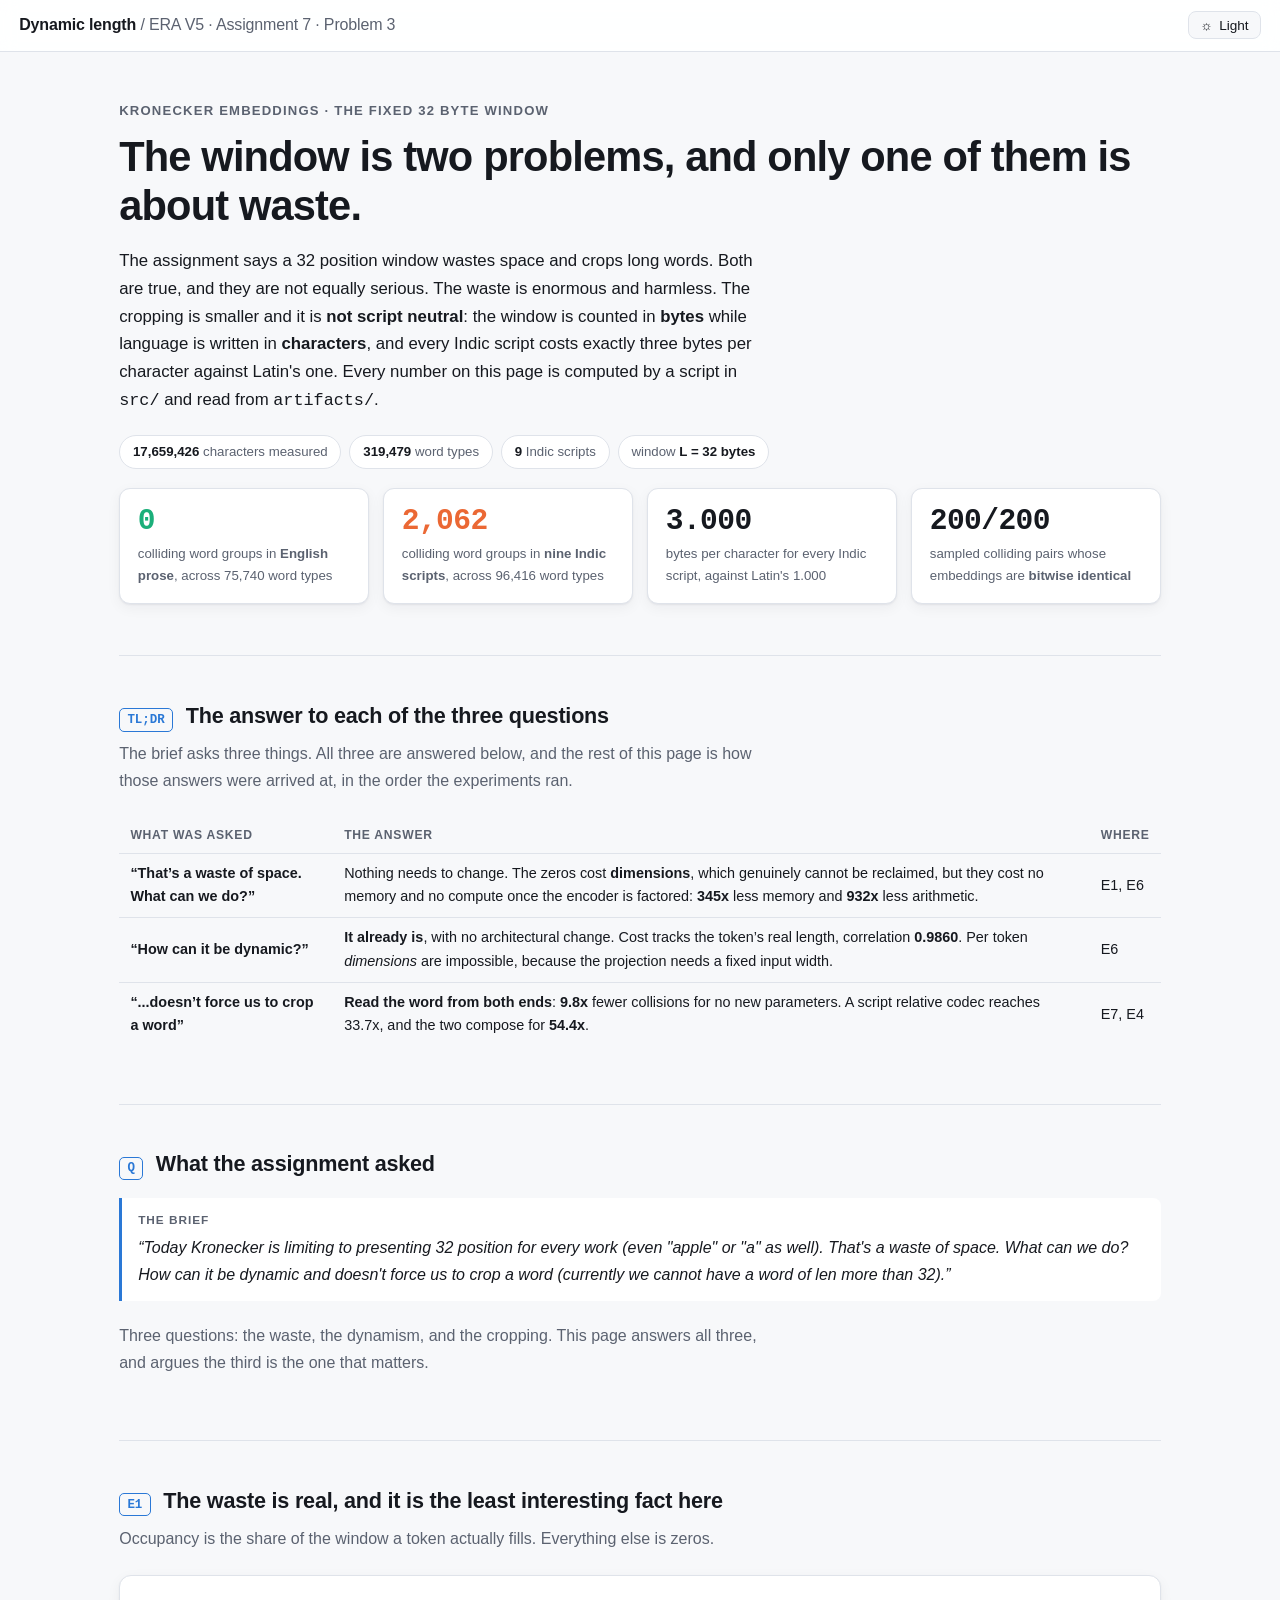
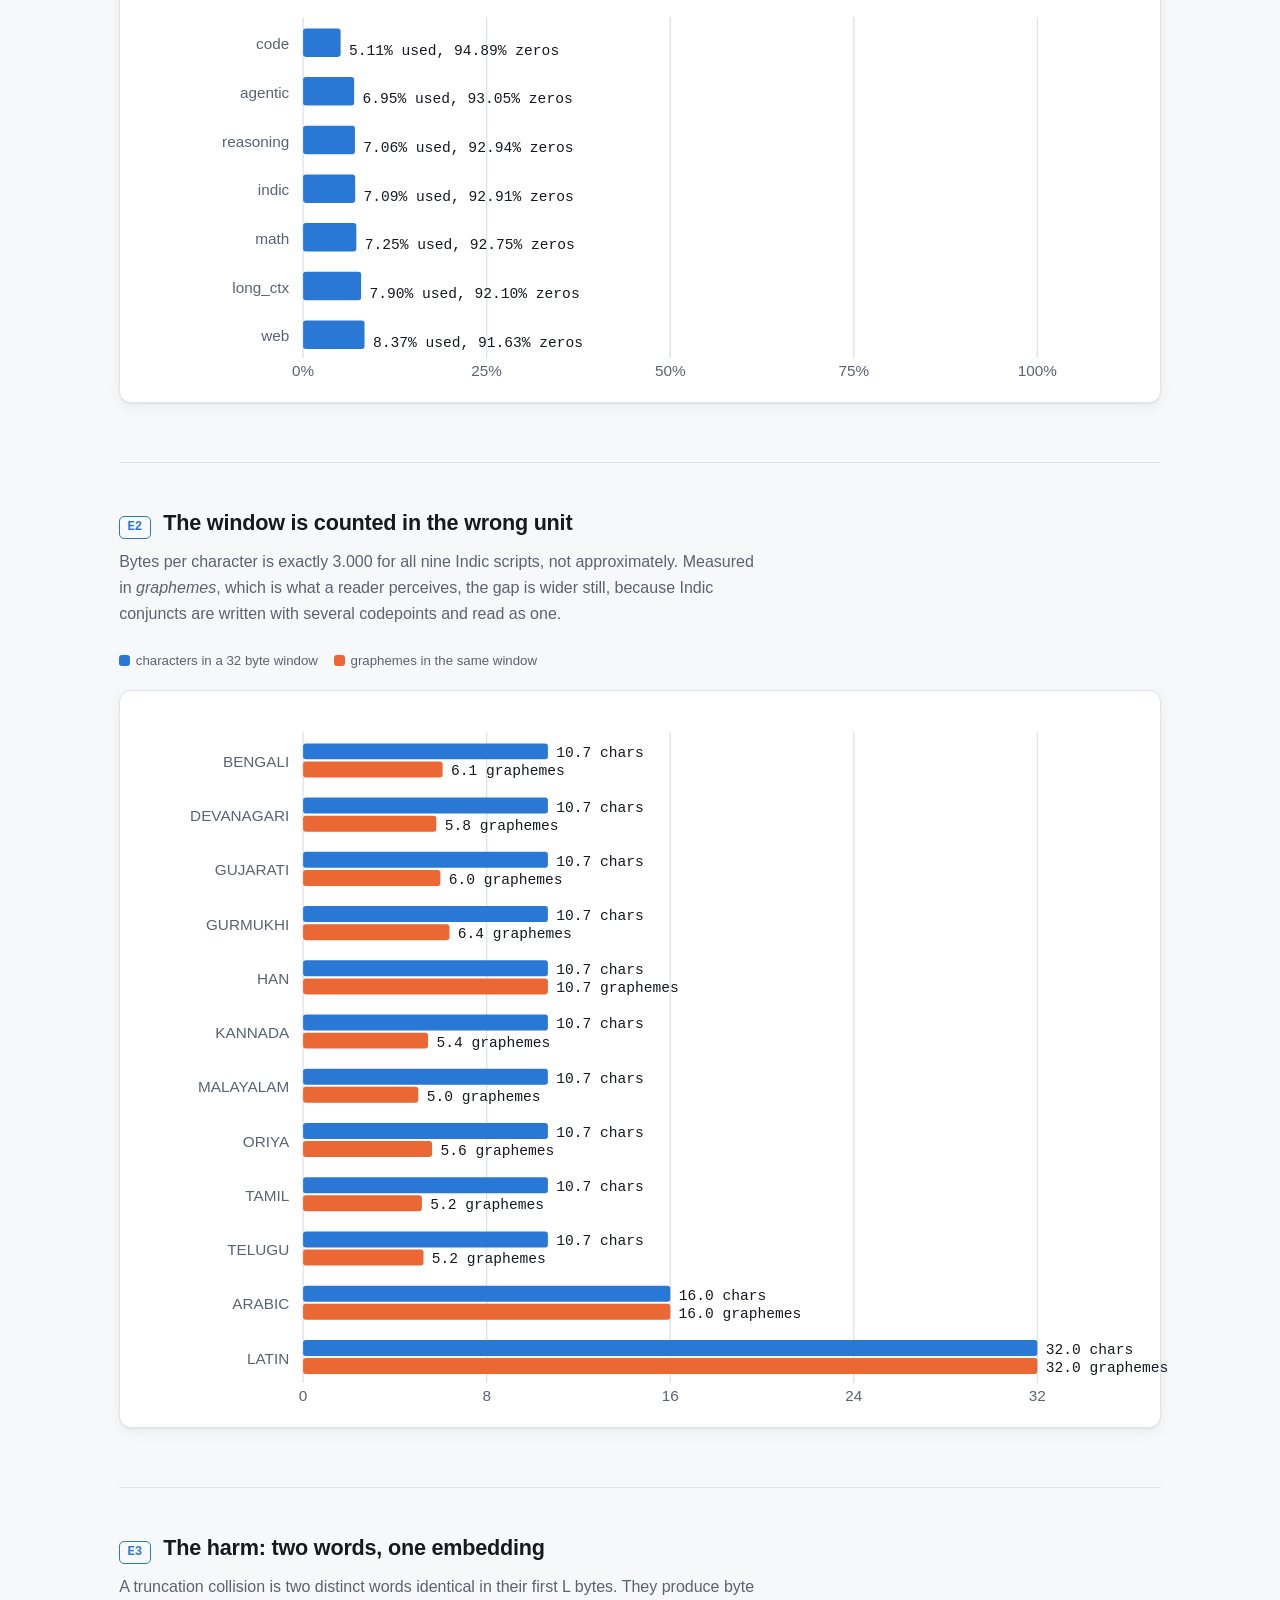
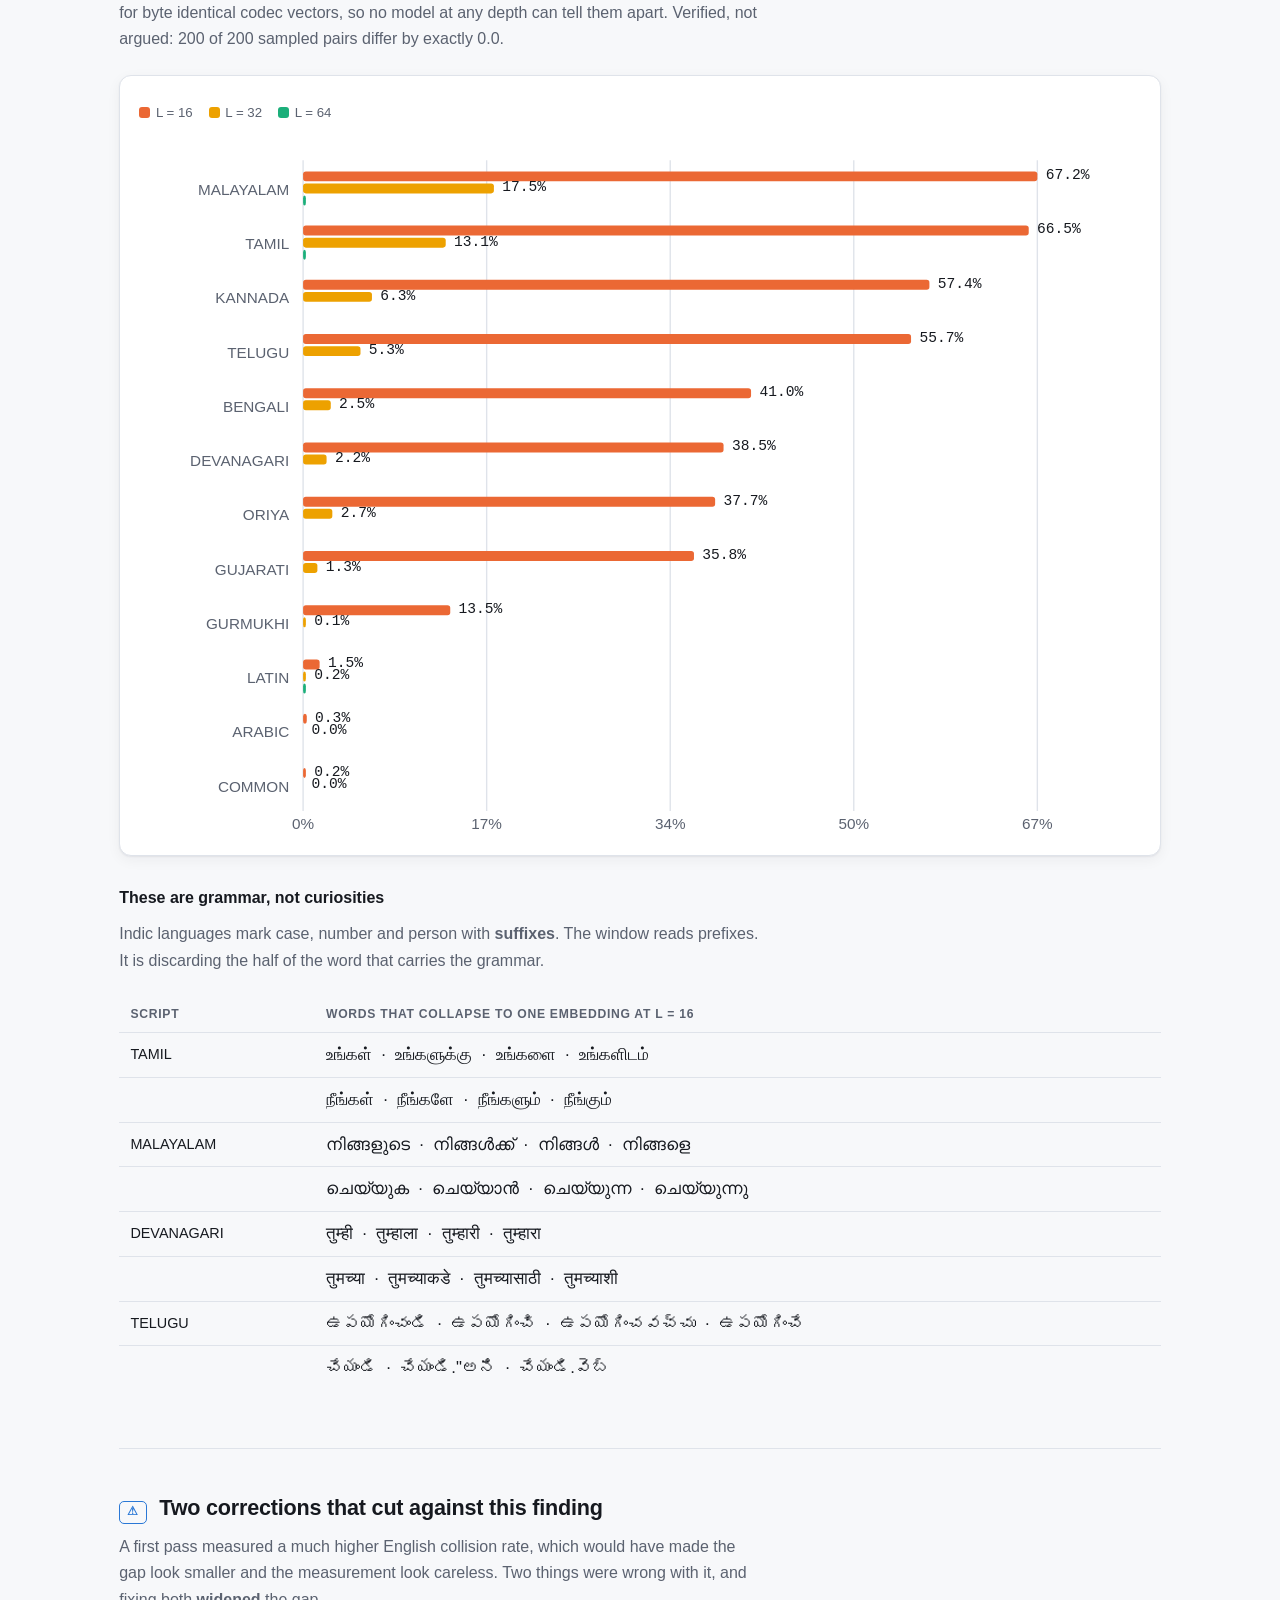
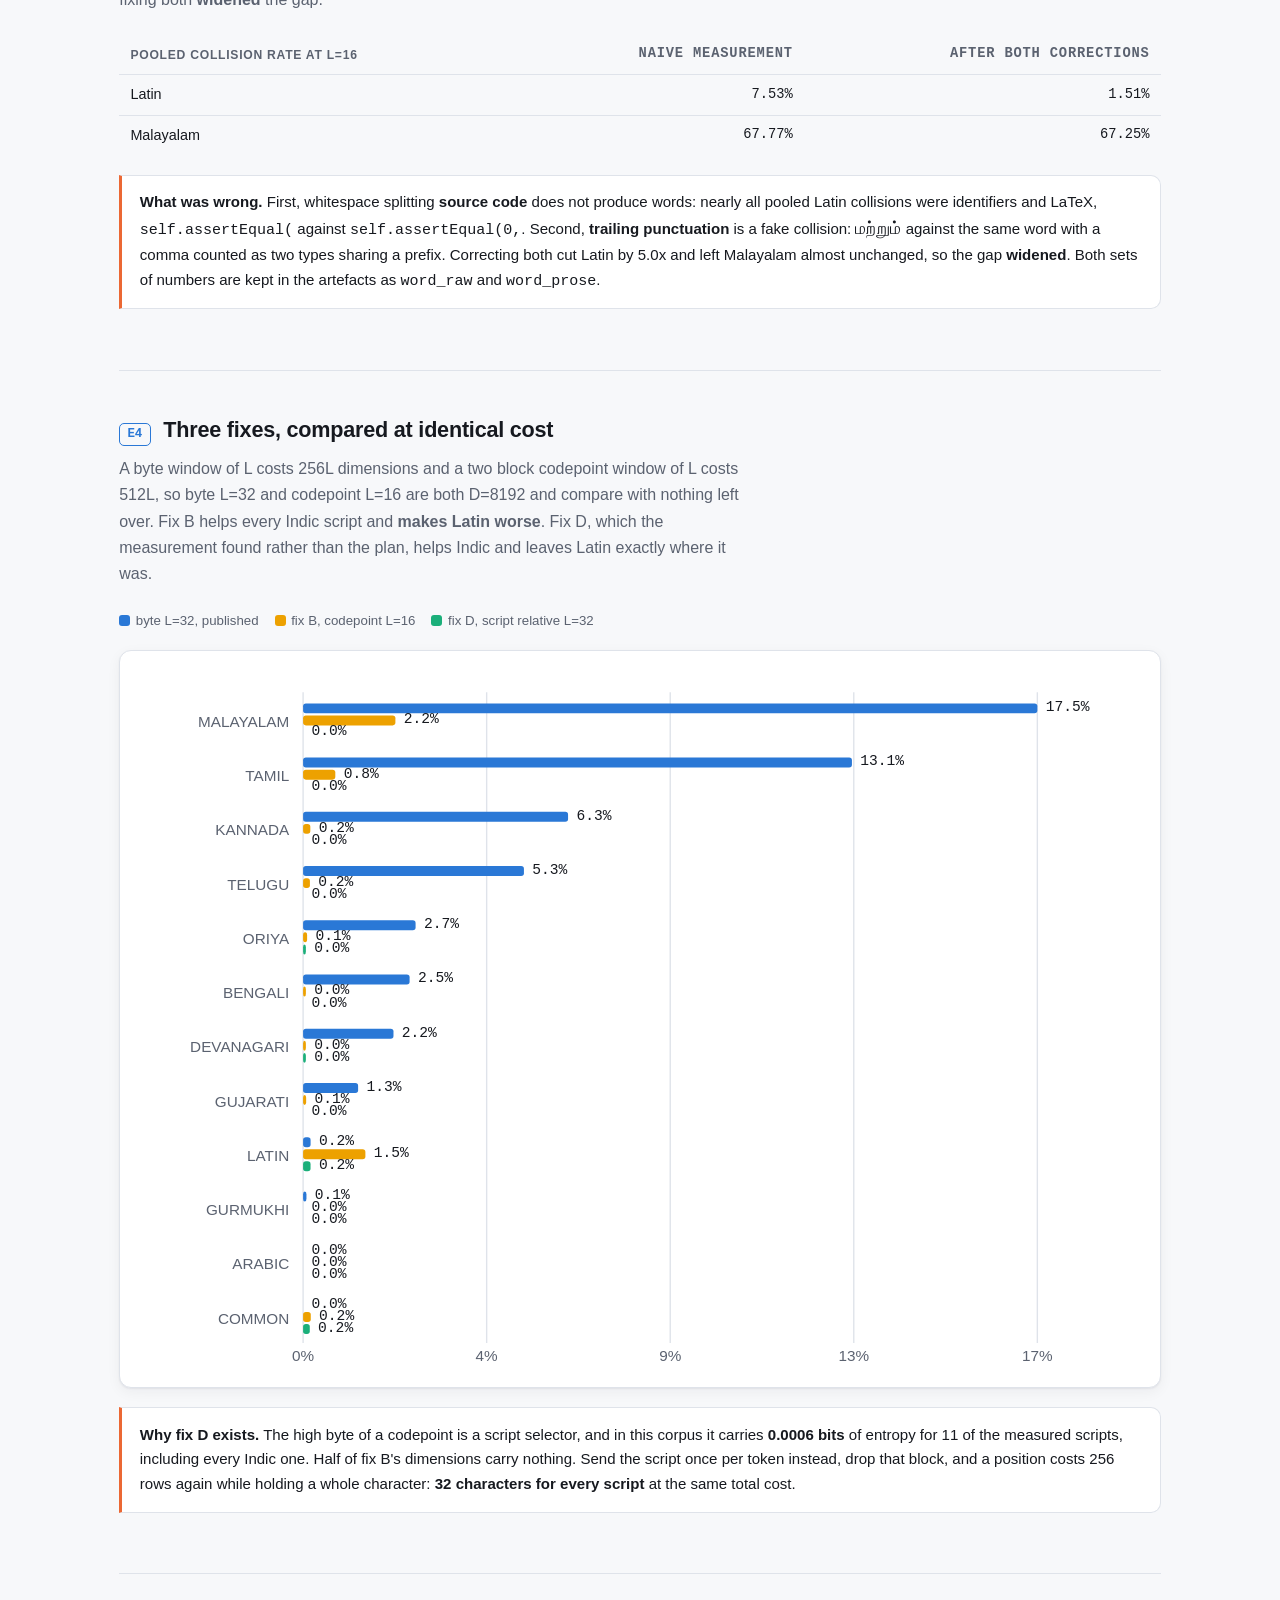
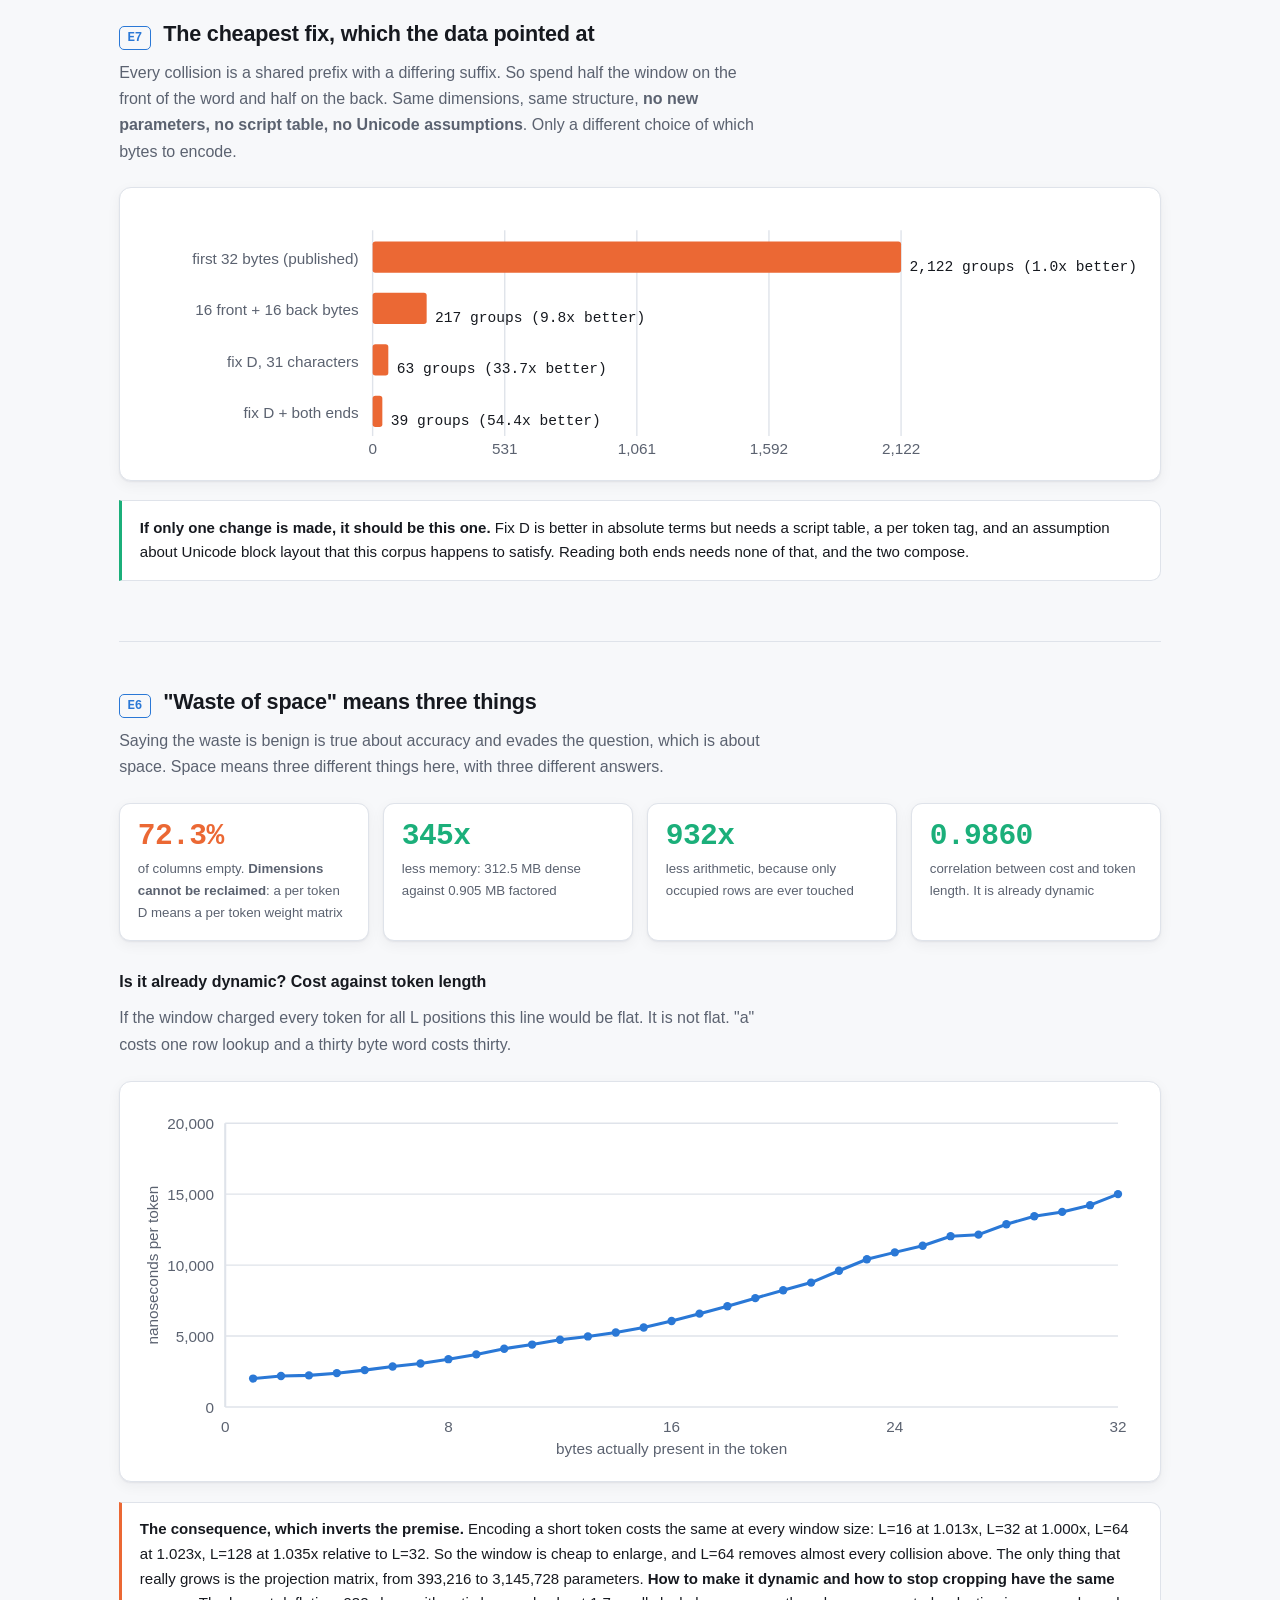
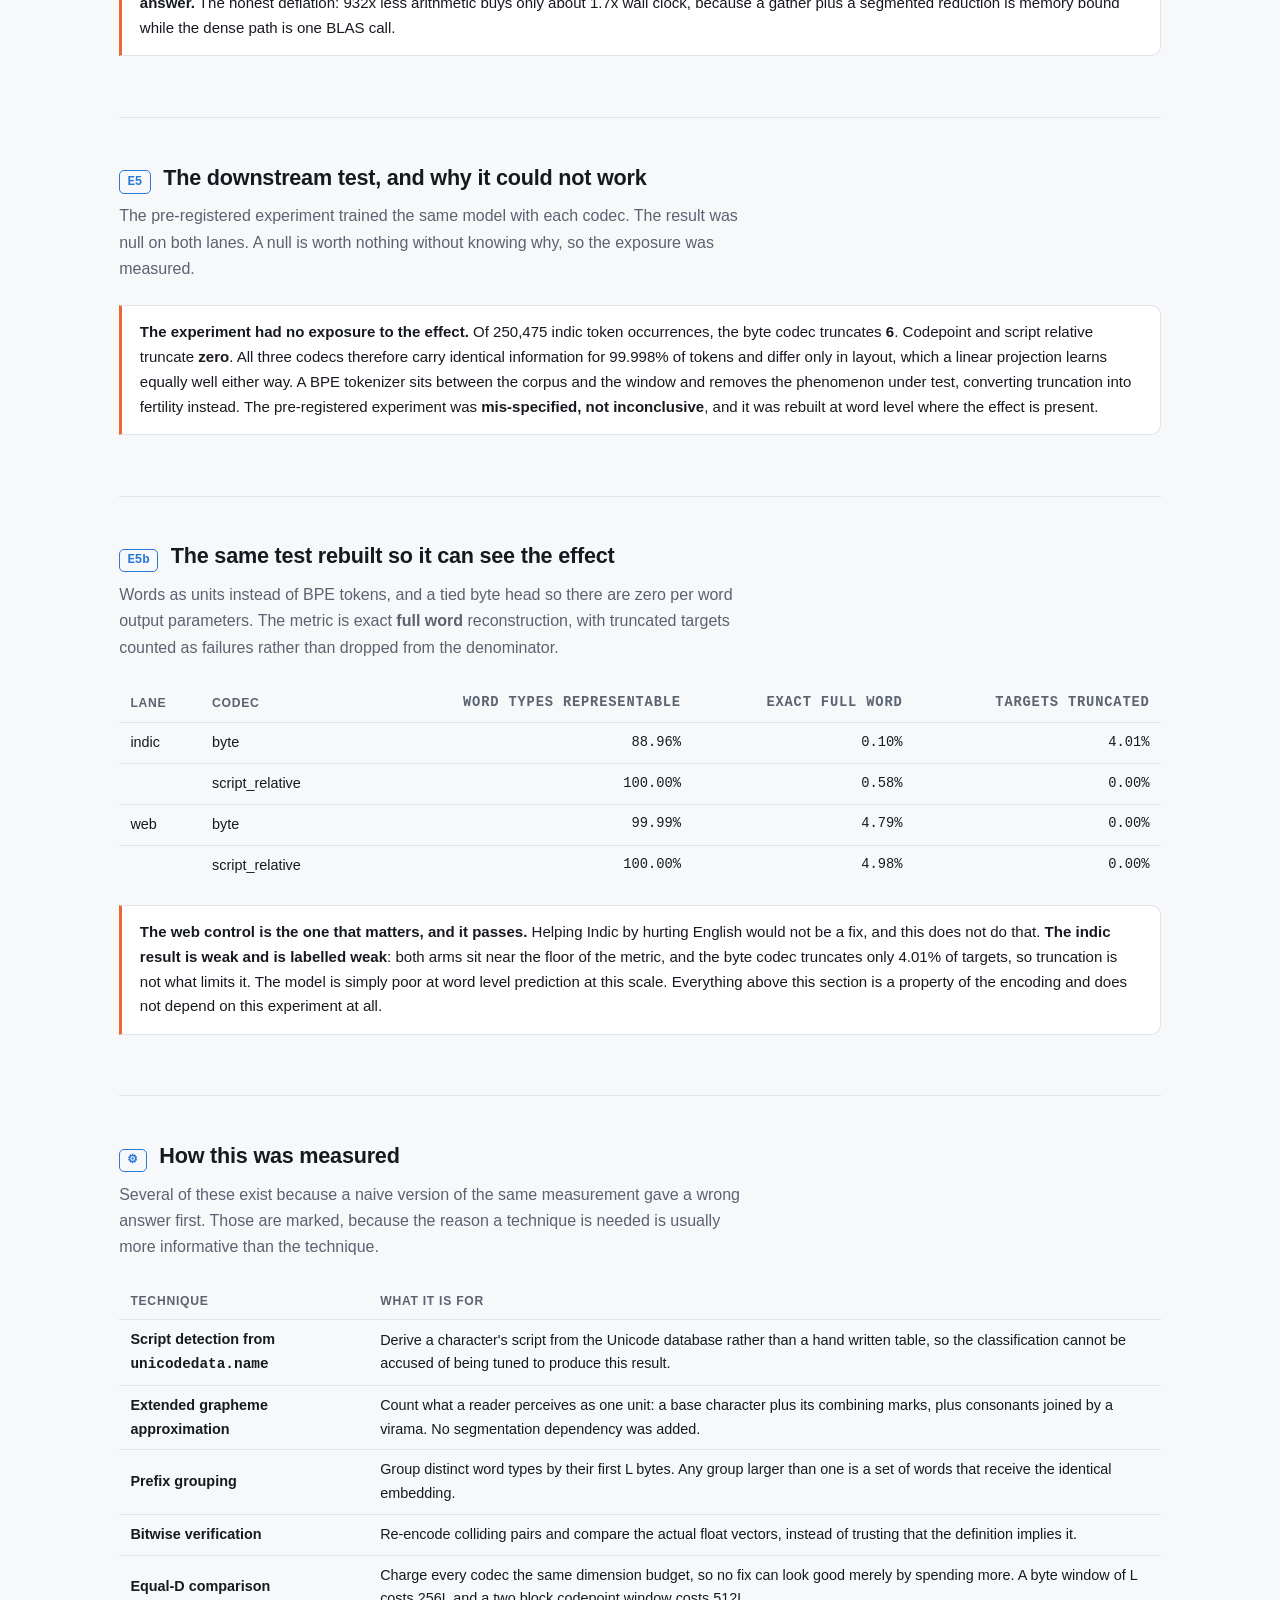
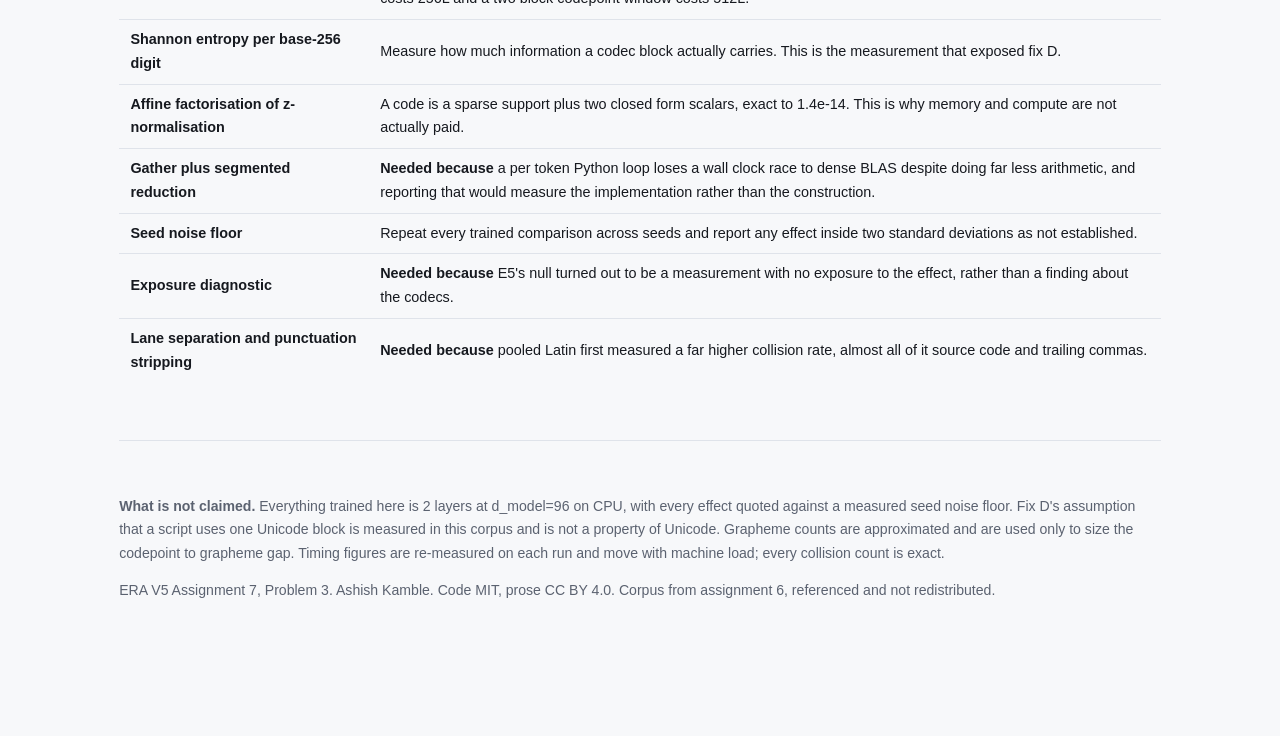
==== commit 7dfae145: "Document the techniques used, not just the results they produced Both writeups went question, answer" ====
--- a/assignment-7/problem-3-dynamic-length/site/index.html
+++ b/assignment-7/problem-3-dynamic-length/site/index.html
@@ -143,6 +143,50 @@
     <div class="callout" id="e5bNote"></div>
   </section>
 
+  <section id="methods">
+    <div class="sec-head"><span class="sec-num">&#9881;</span><h2>How this was measured</h2></div>
+    <p class="sec-lead">Several of these exist because a naive version of the same measurement gave
+      a wrong answer first. Those are marked, because the reason a technique is needed is usually
+      more informative than the technique.</p>
+    <div class="tablewrap"><table>
+      <tr><th>technique</th><th>what it is for</th></tr>
+      <tr><td><b>Script detection from <span class="mono">unicodedata.name</span></b></td>
+        <td>Derive a character's script from the Unicode database rather than a hand written table,
+          so the classification cannot be accused of being tuned to produce this result.</td></tr>
+      <tr><td><b>Extended grapheme approximation</b></td>
+        <td>Count what a reader perceives as one unit: a base character plus its combining marks,
+          plus consonants joined by a virama. No segmentation dependency was added.</td></tr>
+      <tr><td><b>Prefix grouping</b></td>
+        <td>Group distinct word types by their first L bytes. Any group larger than one is a set of
+          words that receive the identical embedding.</td></tr>
+      <tr><td><b>Bitwise verification</b></td>
+        <td>Re-encode colliding pairs and compare the actual float vectors, instead of trusting that
+          the definition implies it.</td></tr>
+      <tr><td><b>Equal-D comparison</b></td>
+        <td>Charge every codec the same dimension budget, so no fix can look good merely by spending
+          more. A byte window of L costs 256L and a two block codepoint window costs 512L.</td></tr>
+      <tr><td><b>Shannon entropy per base-256 digit</b></td>
+        <td>Measure how much information a codec block actually carries. This is the measurement
+          that exposed fix D.</td></tr>
+      <tr><td><b>Affine factorisation of z-normalisation</b></td>
+        <td>A code is a sparse support plus two closed form scalars, exact to 1.4e-14. This is why
+          memory and compute are not actually paid.</td></tr>
+      <tr><td><b>Gather plus segmented reduction</b></td>
+        <td><b>Needed because</b> a per token Python loop loses a wall clock race to dense BLAS
+          despite doing far less arithmetic, and reporting that would measure the implementation
+          rather than the construction.</td></tr>
+      <tr><td><b>Seed noise floor</b></td>
+        <td>Repeat every trained comparison across seeds and report any effect inside two standard
+          deviations as not established.</td></tr>
+      <tr><td><b>Exposure diagnostic</b></td>
+        <td><b>Needed because</b> E5's null turned out to be a measurement with no exposure to the
+          effect, rather than a finding about the codecs.</td></tr>
+      <tr><td><b>Lane separation and punctuation stripping</b></td>
+        <td><b>Needed because</b> pooled Latin first measured a far higher collision rate, almost
+          all of it source code and trailing commas.</td></tr>
+    </table></div>
+  </section>
+
   <footer>
     <p><strong>What is not claimed.</strong> Everything trained here is 2 layers at d_model=96 on
       CPU, with every effect quoted against a measured seed noise floor. Fix D's assumption that a
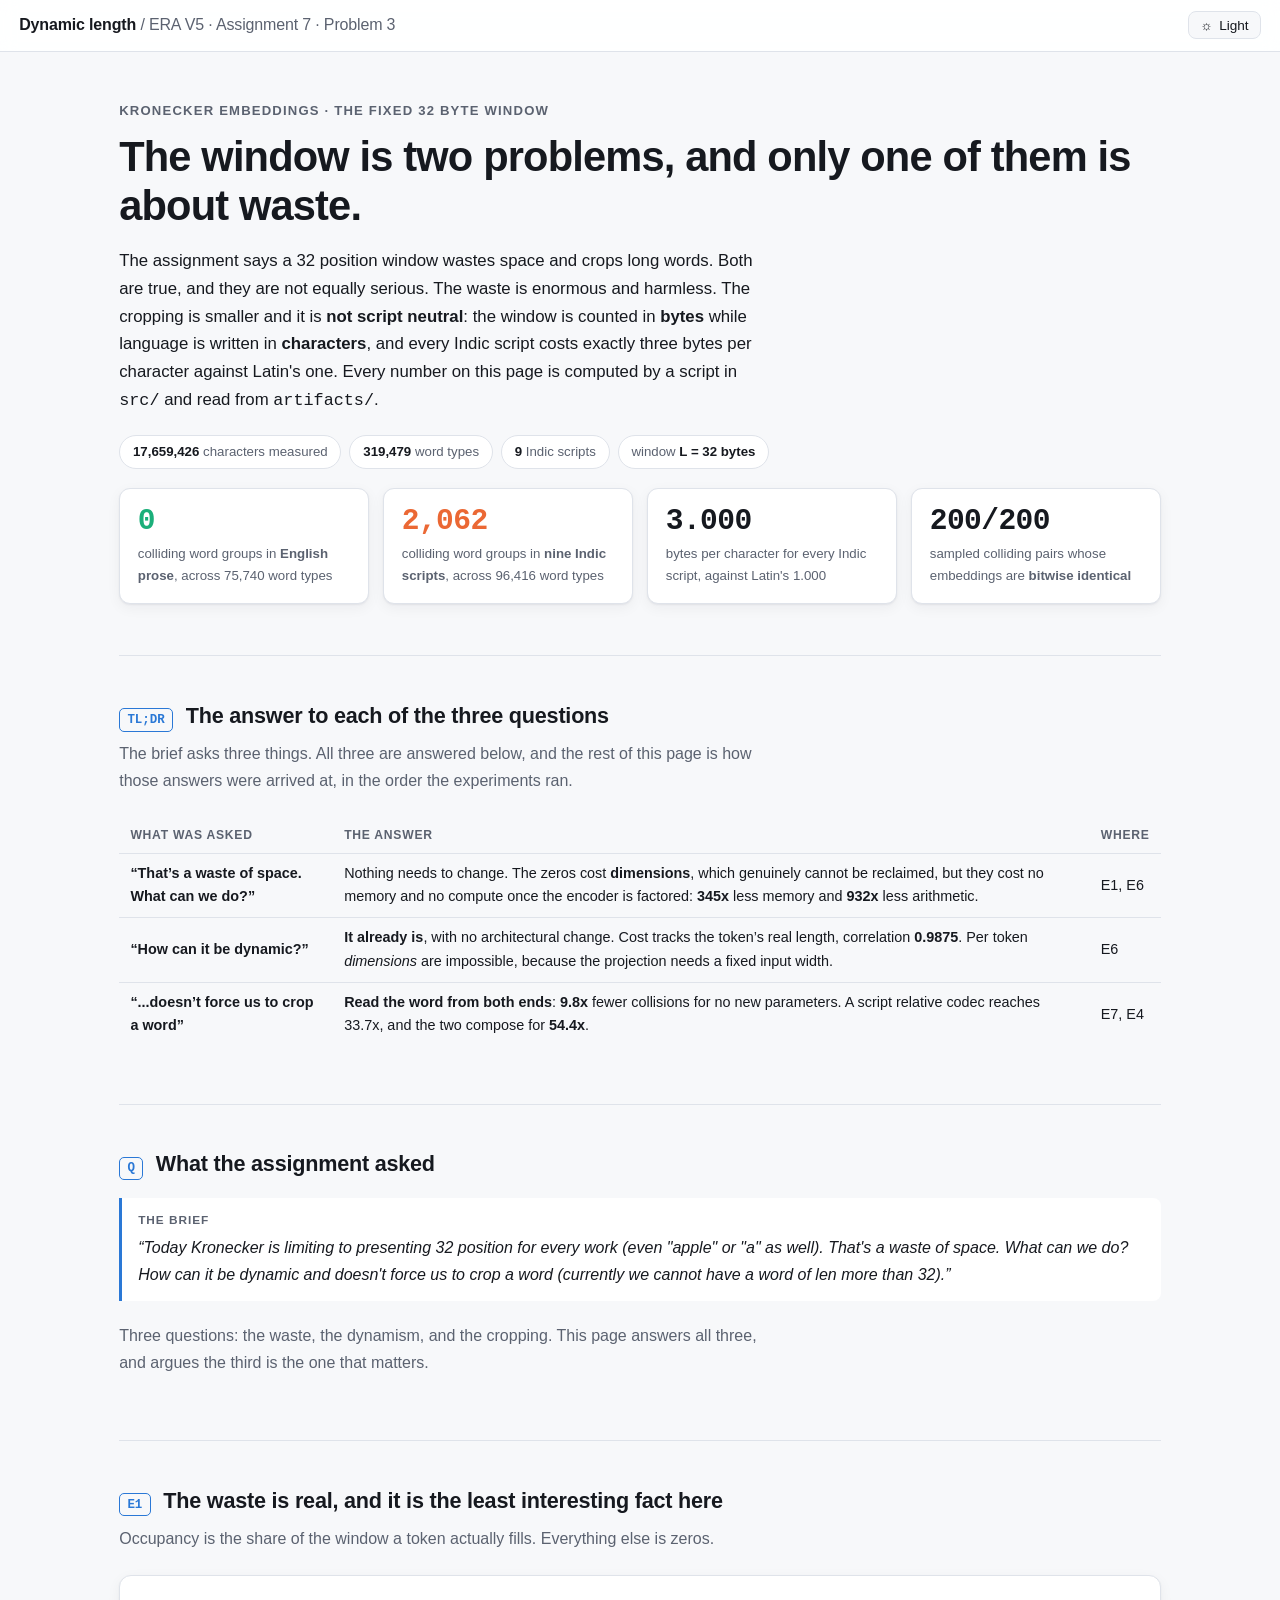
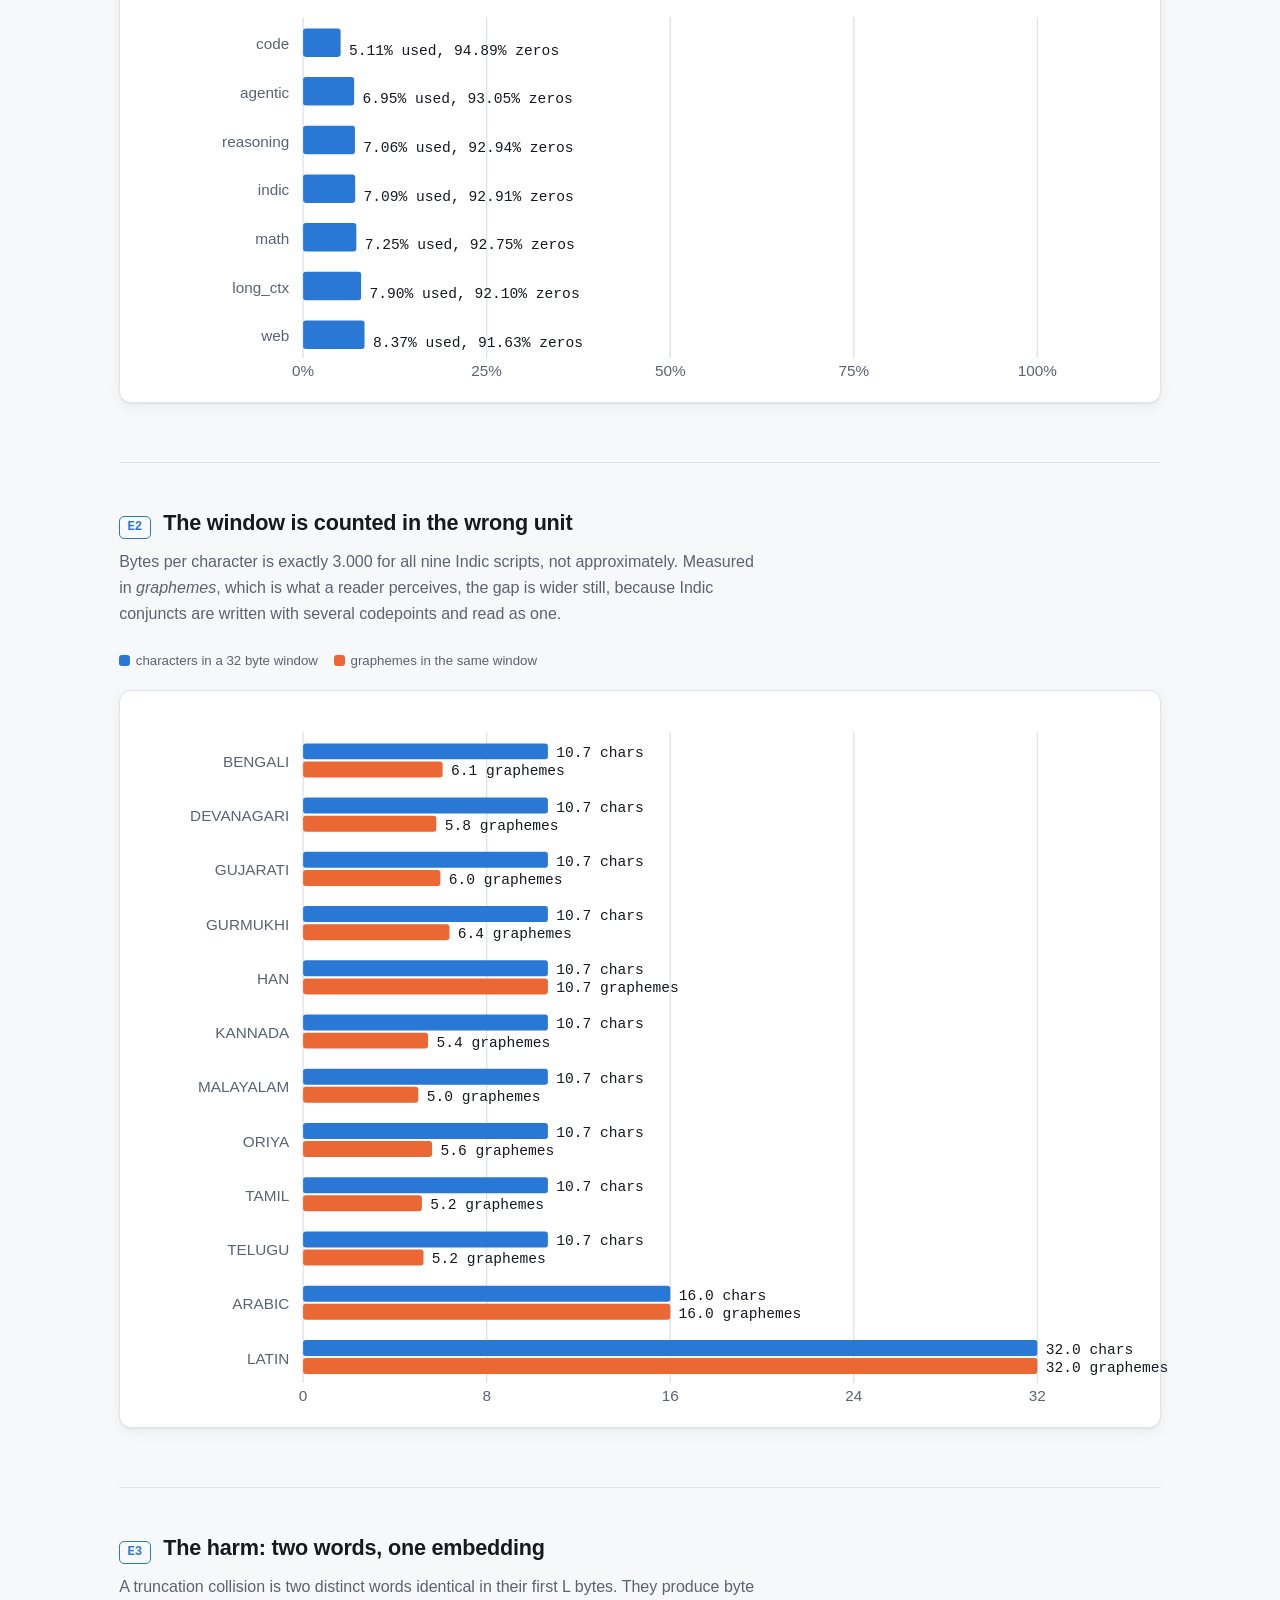
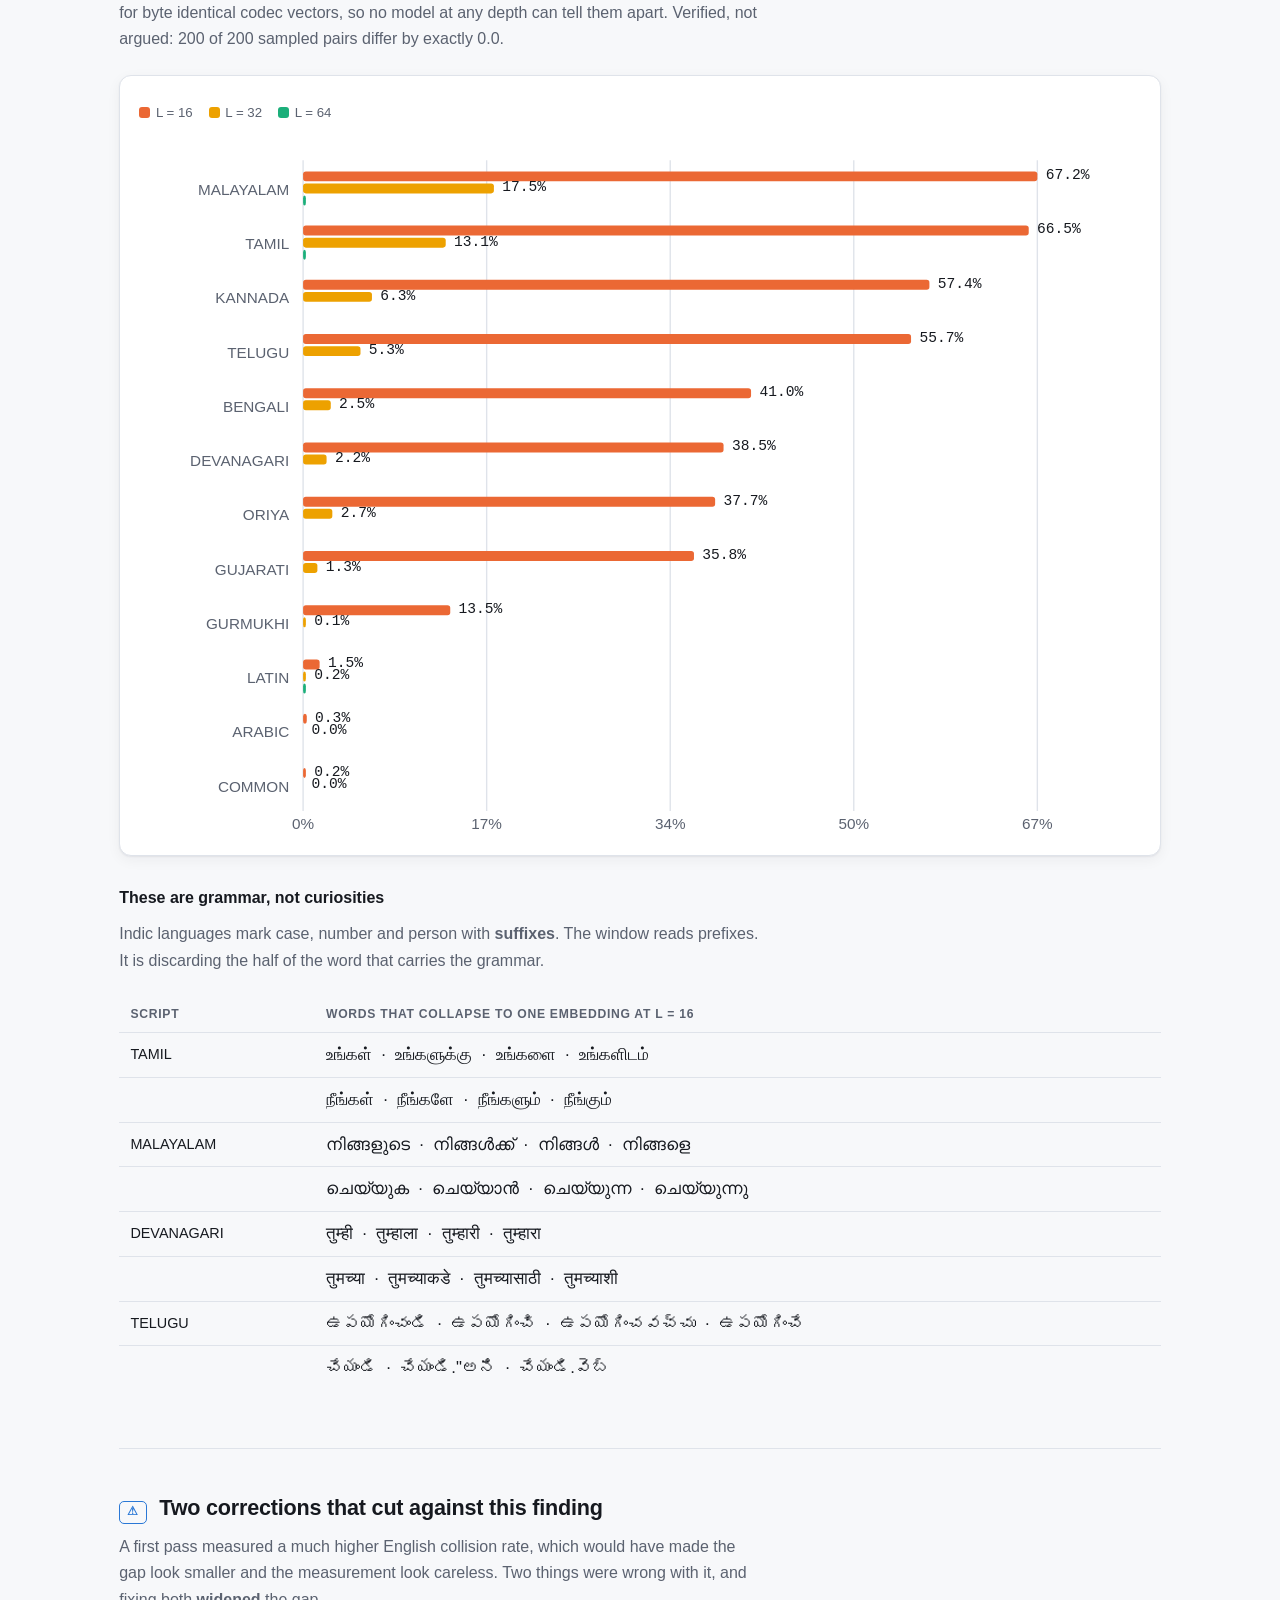
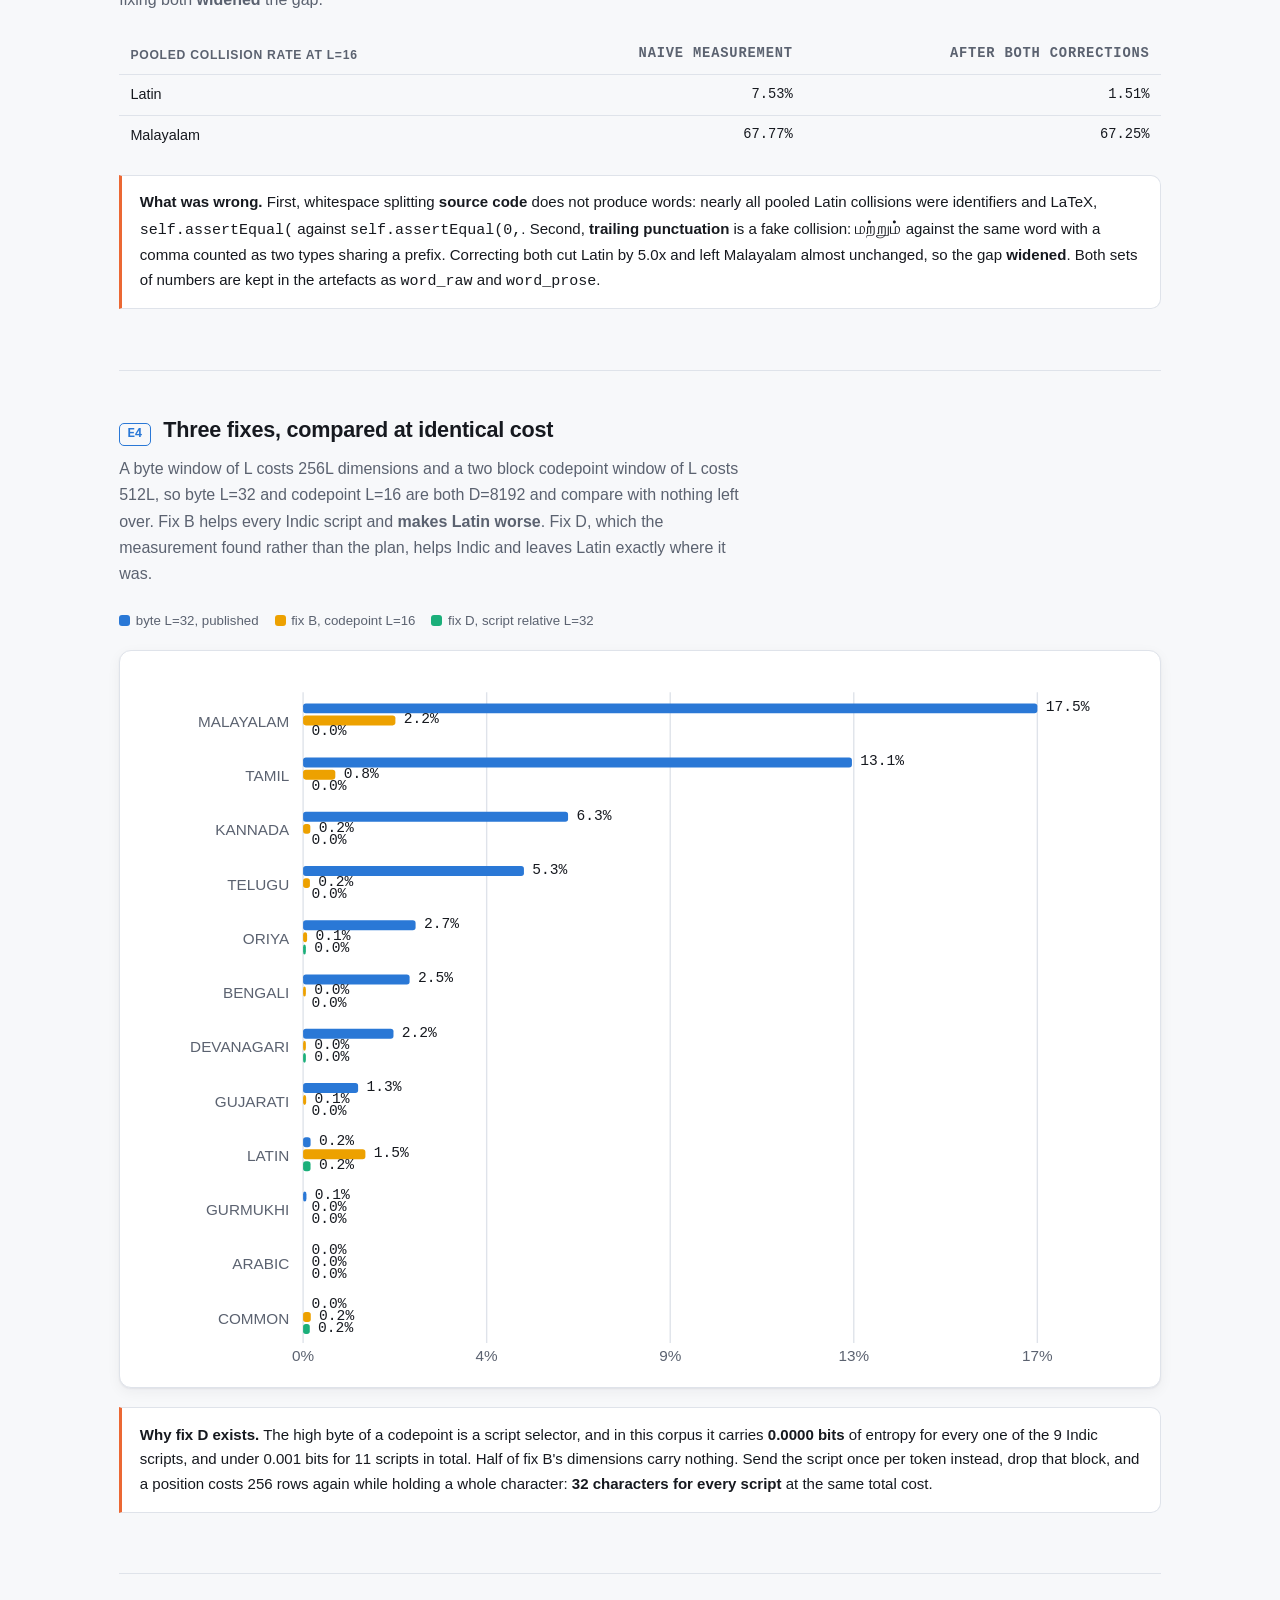
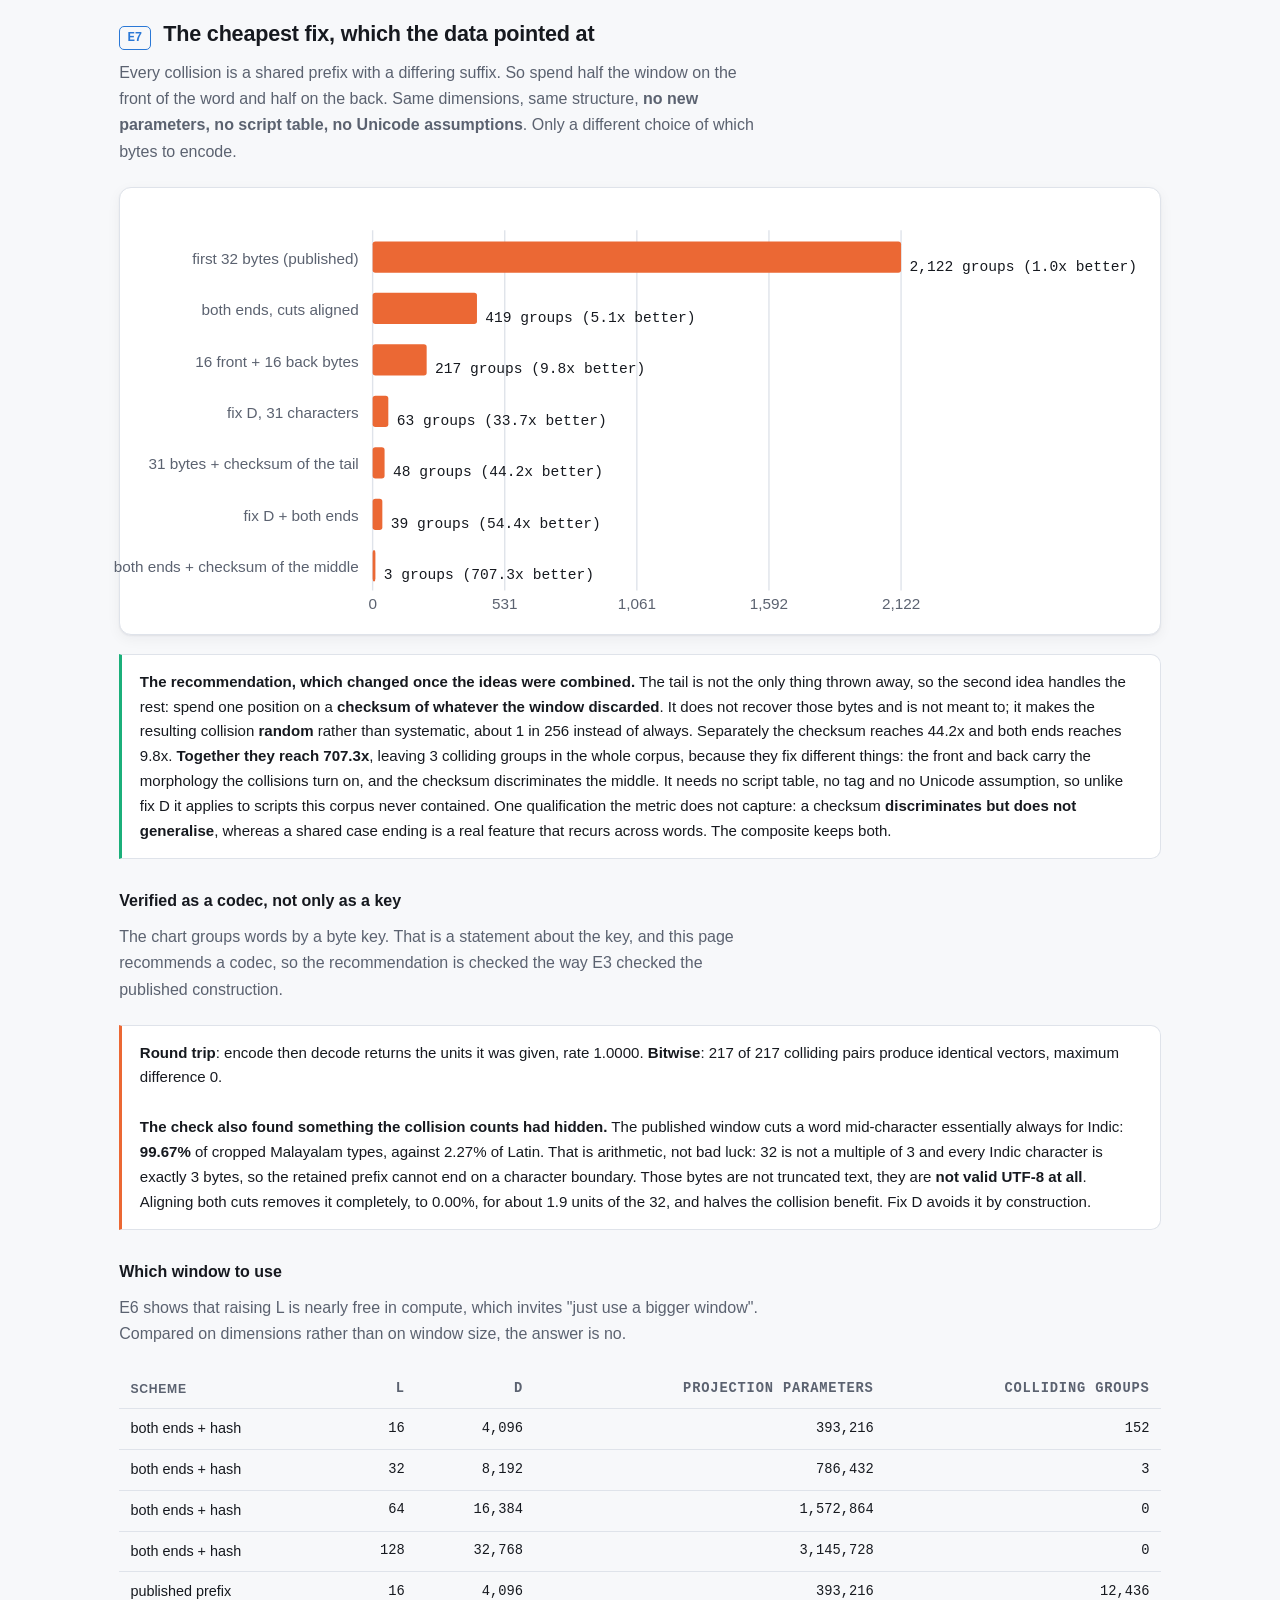
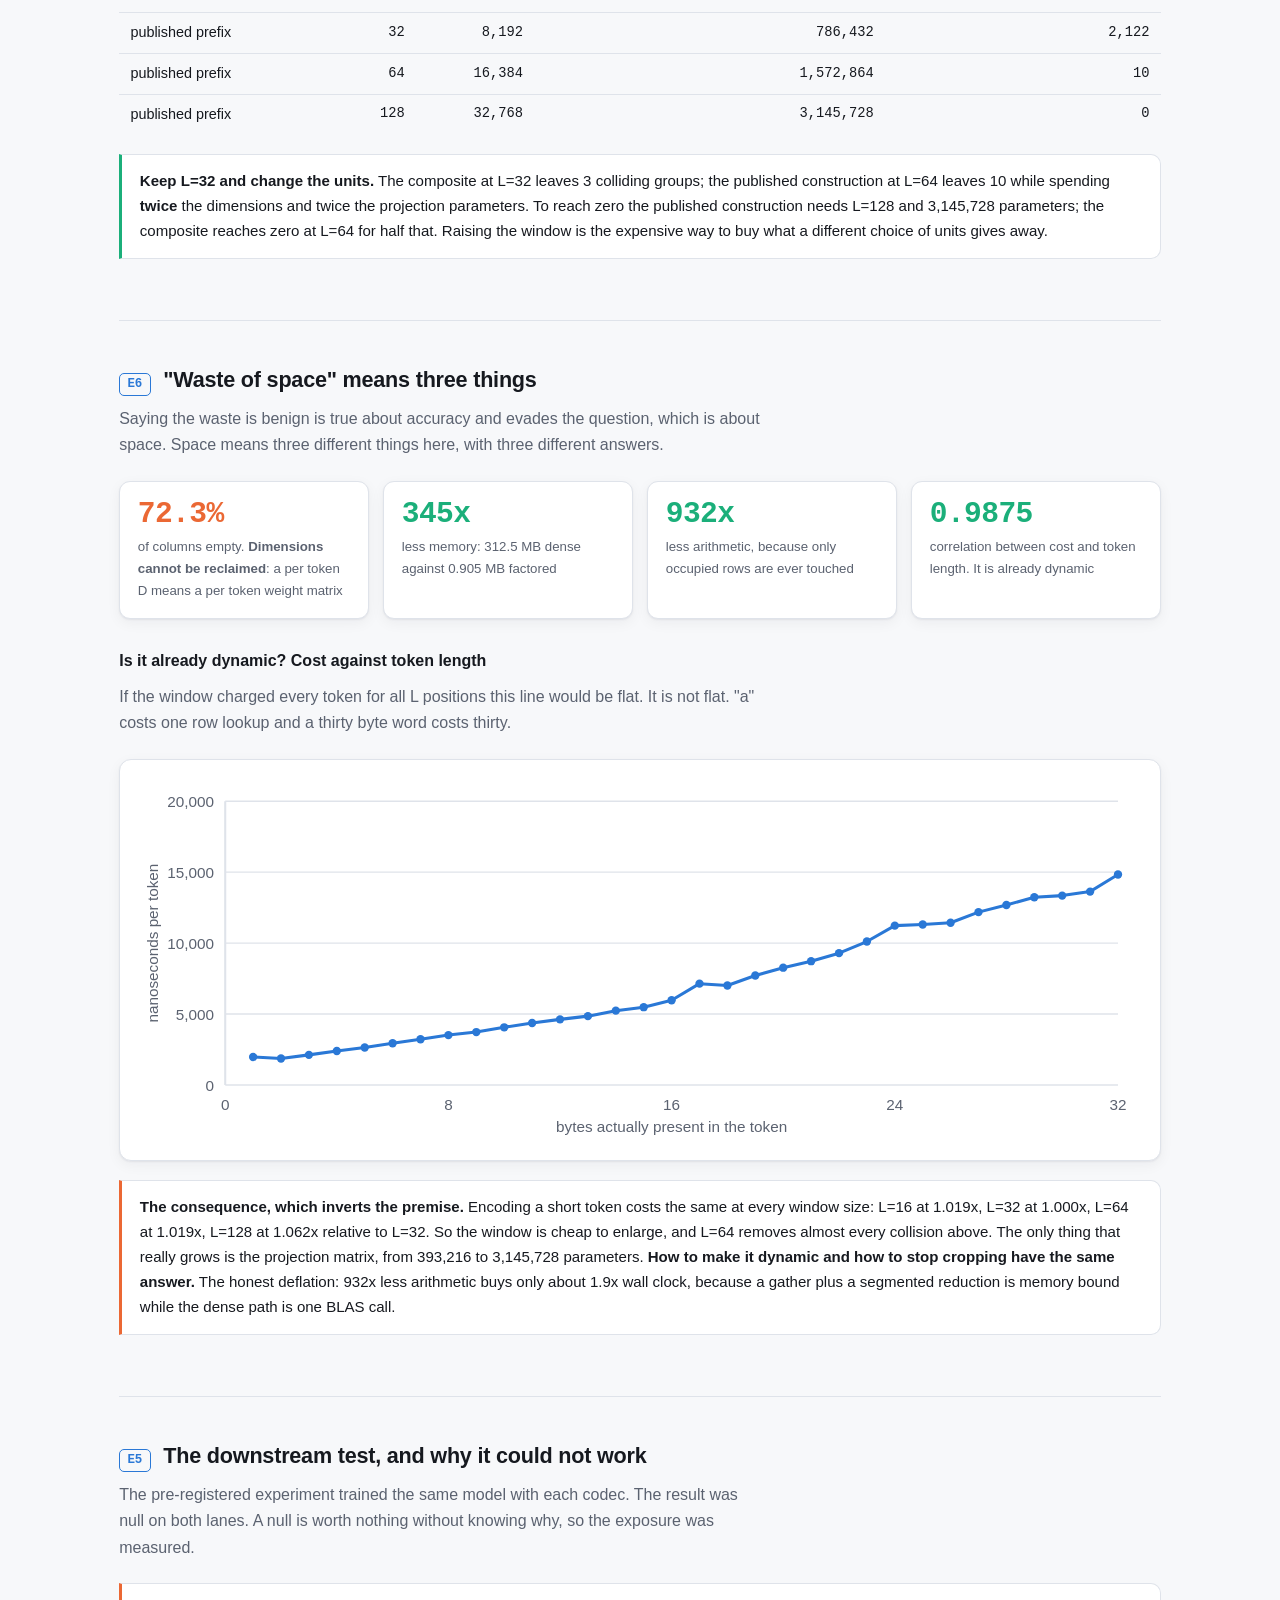
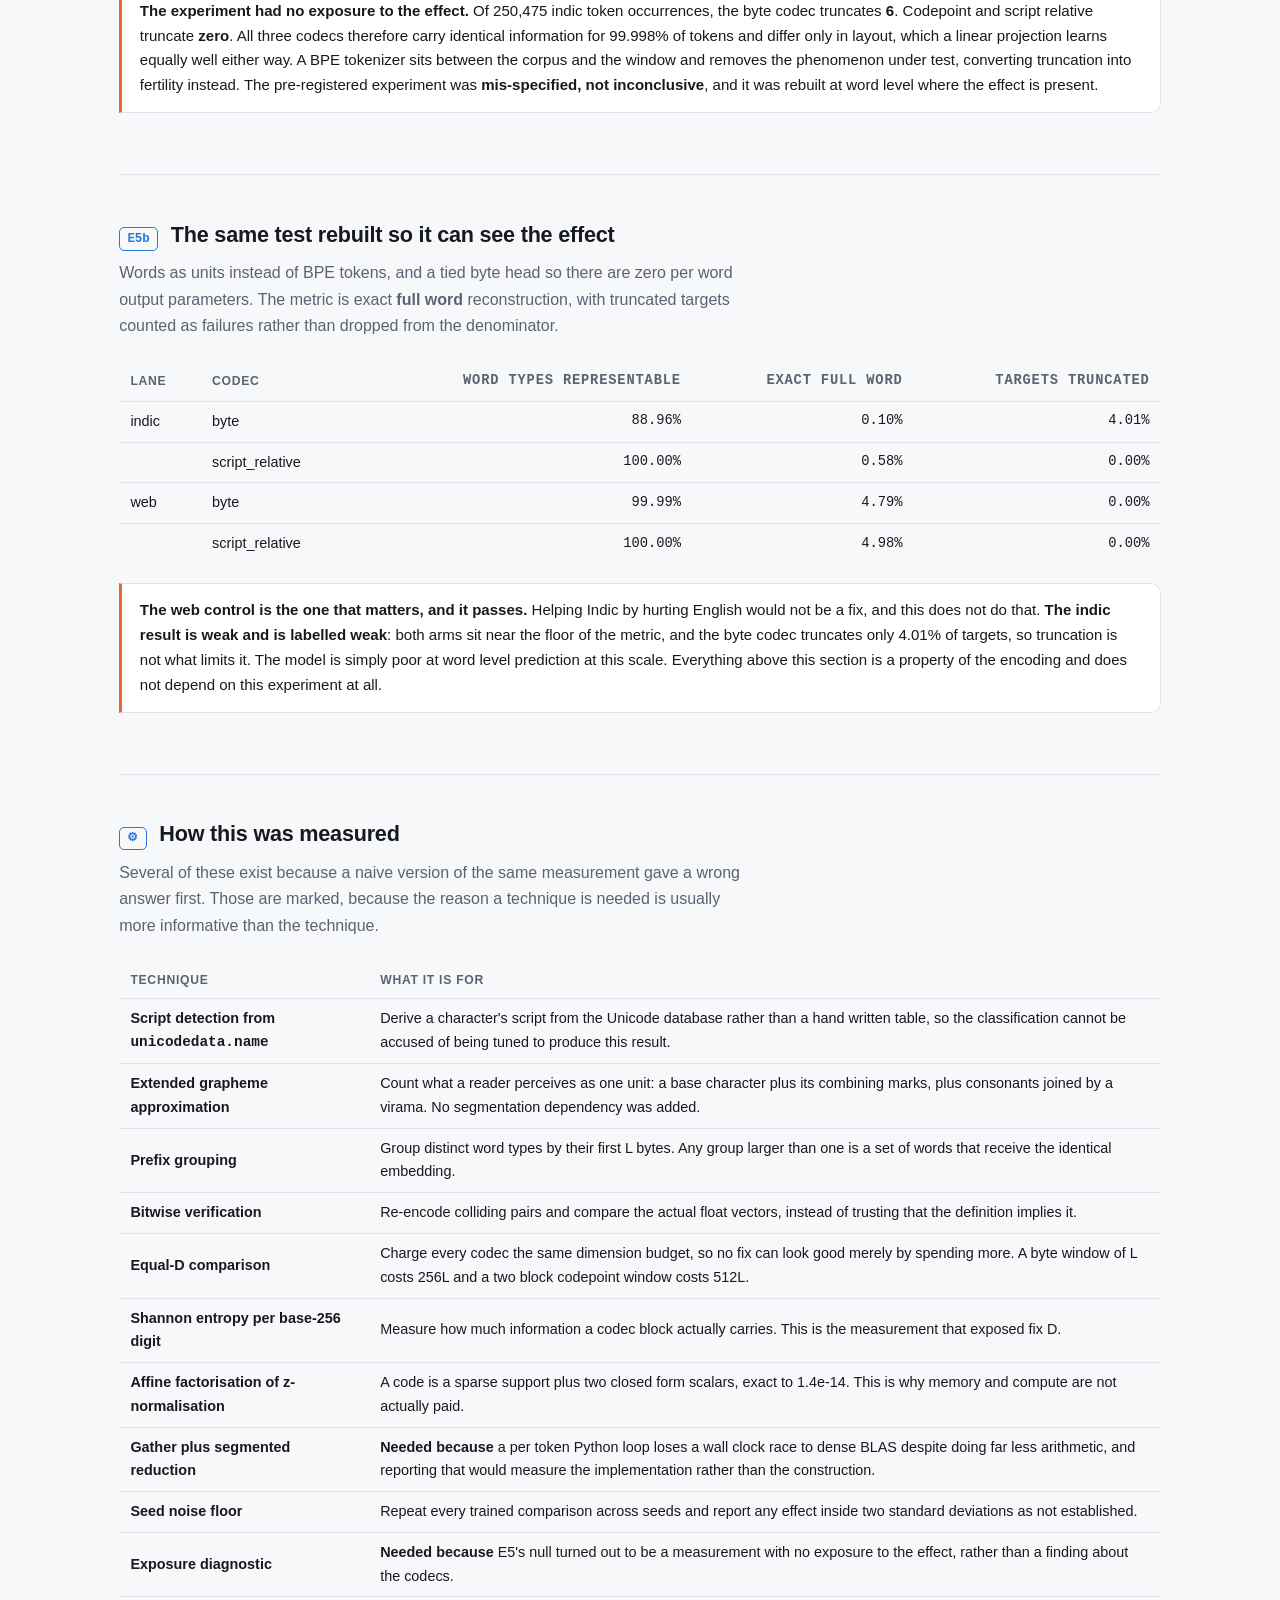
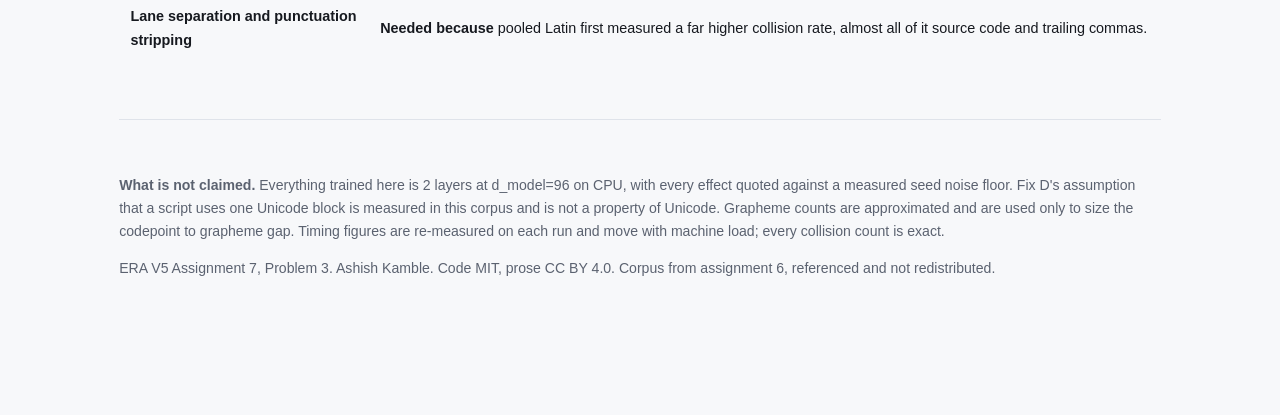
==== commit 2ec013f4: "Apply the improvements: a 707x encoding fix, constrained decoding, and a verified codec Four things " ====
--- a/assignment-7/problem-3-dynamic-length/site/index.html
+++ b/assignment-7/problem-3-dynamic-length/site/index.html
@@ -108,10 +108,17 @@
       <strong>no new parameters, no script table, no Unicode assumptions</strong>. Only a different
       choice of which bytes to encode.</p>
     <div class="panel"><div id="schemeChart"></div></div>
-    <div class="callout good"><b>If only one change is made, it should be this one.</b> Fix D is
-      better in absolute terms but needs a script table, a per token tag, and an assumption about
-      Unicode block layout that this corpus happens to satisfy. Reading both ends needs none of
-      that, and the two compose.</div>
+    <div class="callout good" id="schemeNote"></div>
+    <h3>Verified as a codec, not only as a key</h3>
+    <p class="sec-lead">The chart groups words by a byte key. That is a statement about the key, and
+      this page recommends a codec, so the recommendation is checked the way E3 checked the
+      published construction.</p>
+    <div class="callout" id="codecCheck"></div>
+    <h3>Which window to use</h3>
+    <p class="sec-lead">E6 shows that raising L is nearly free in compute, which invites "just use a
+      bigger window". Compared on dimensions rather than on window size, the answer is no.</p>
+    <div class="tablewrap"><table id="chooseLTable"></table></div>
+    <div class="callout good" id="chooseLNote"></div>
   </section>
 
   <section id="cost">
